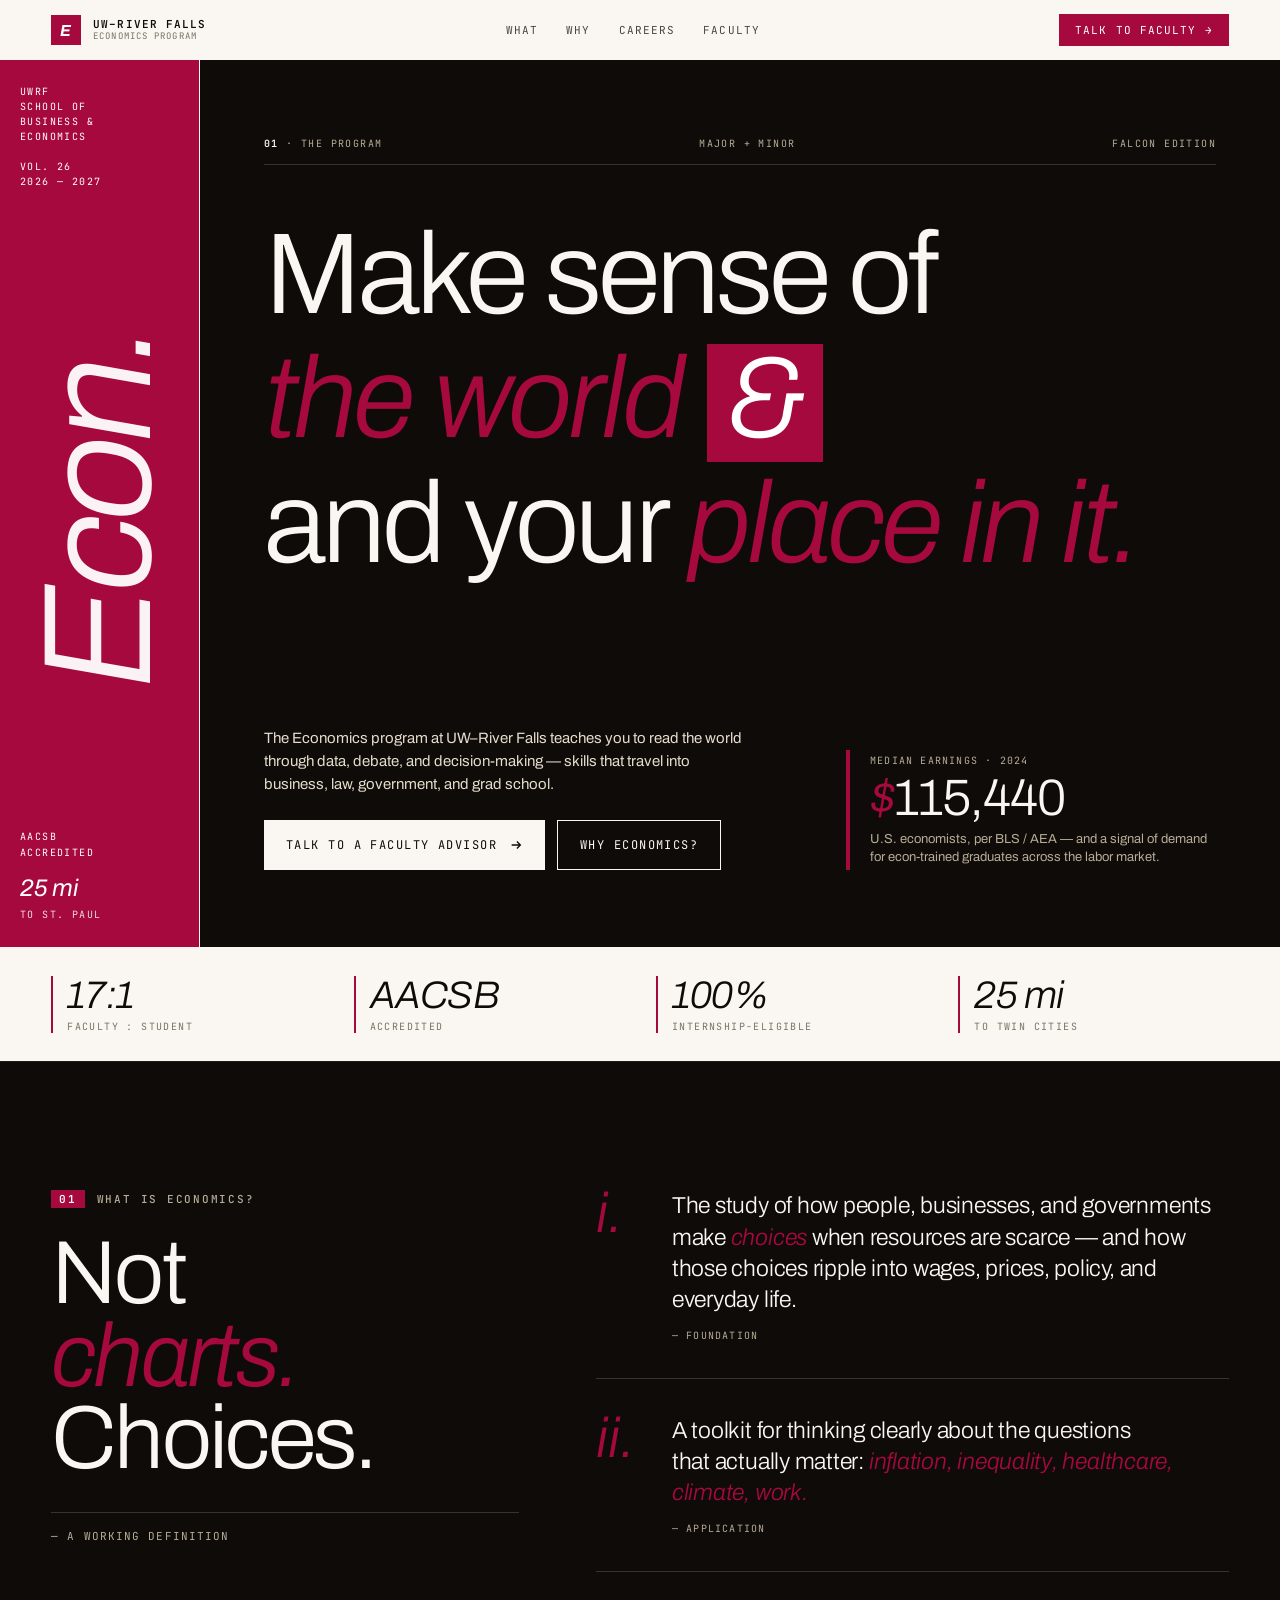
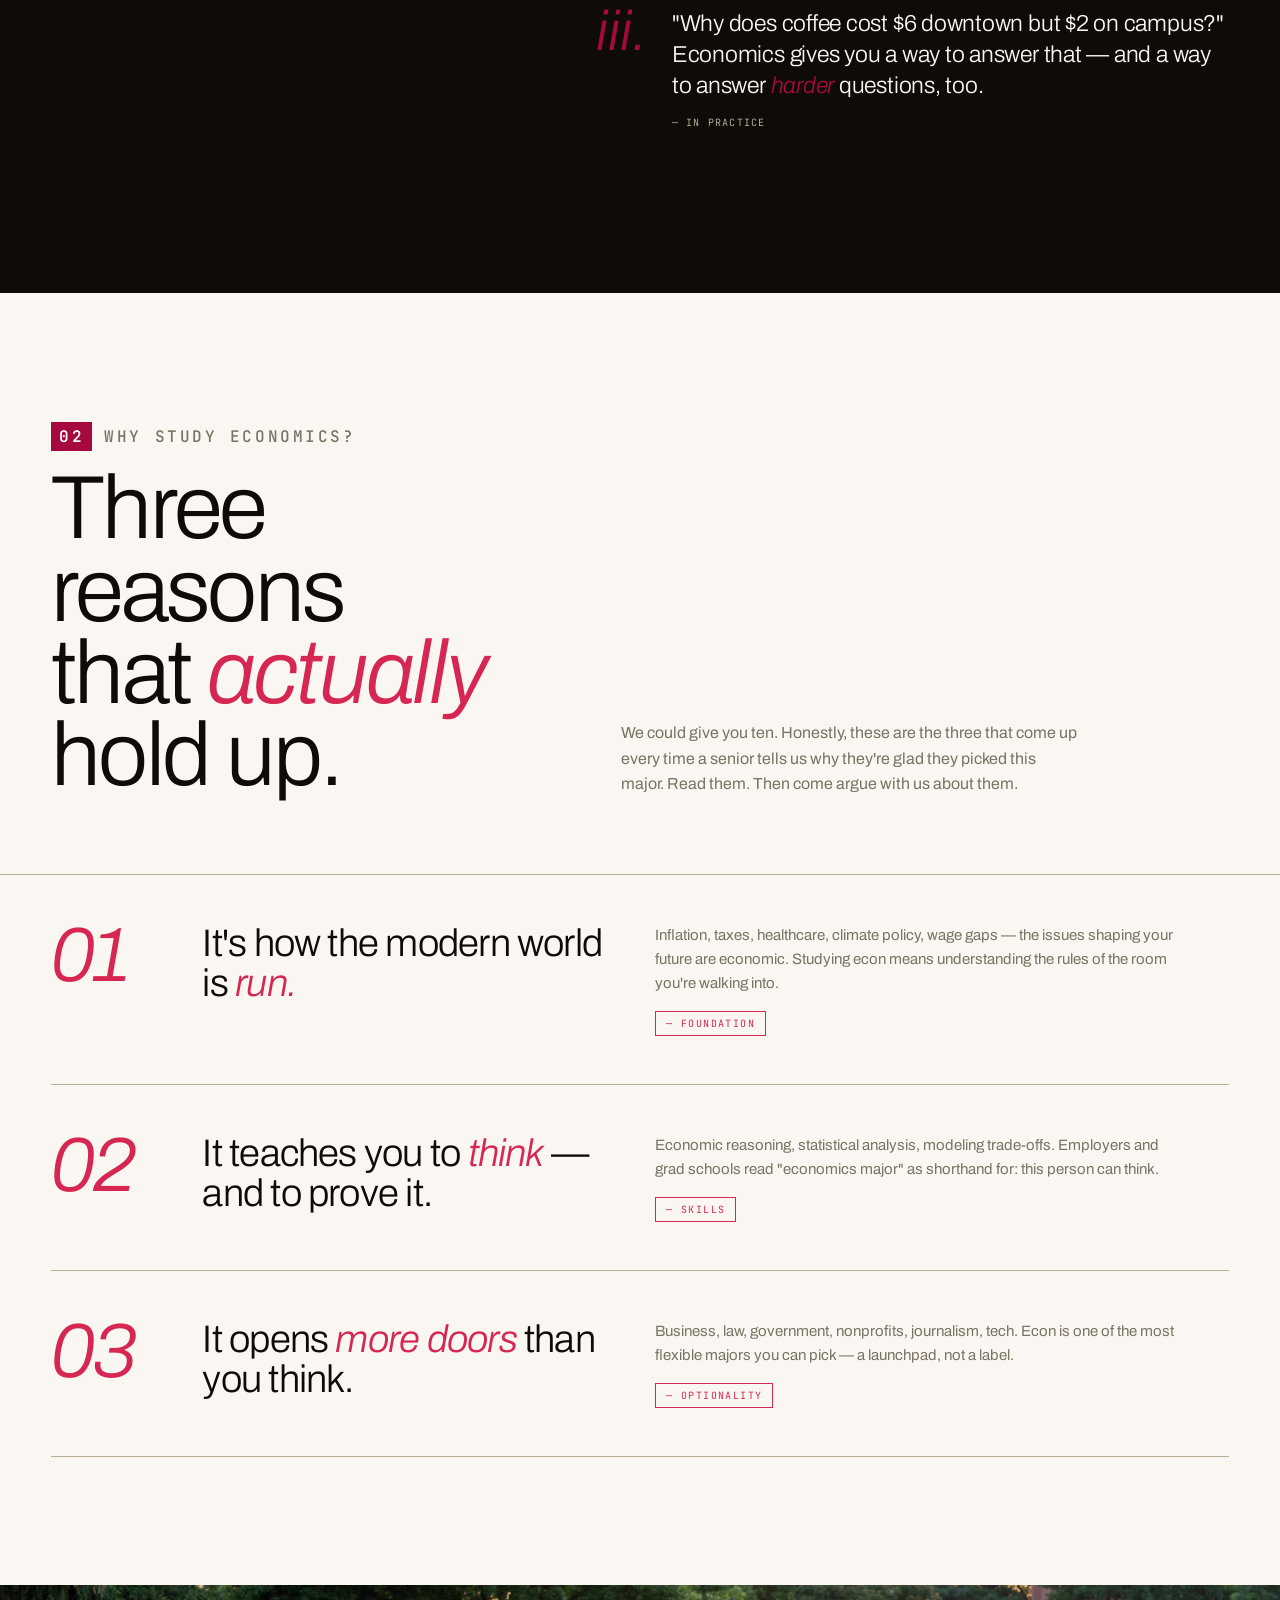
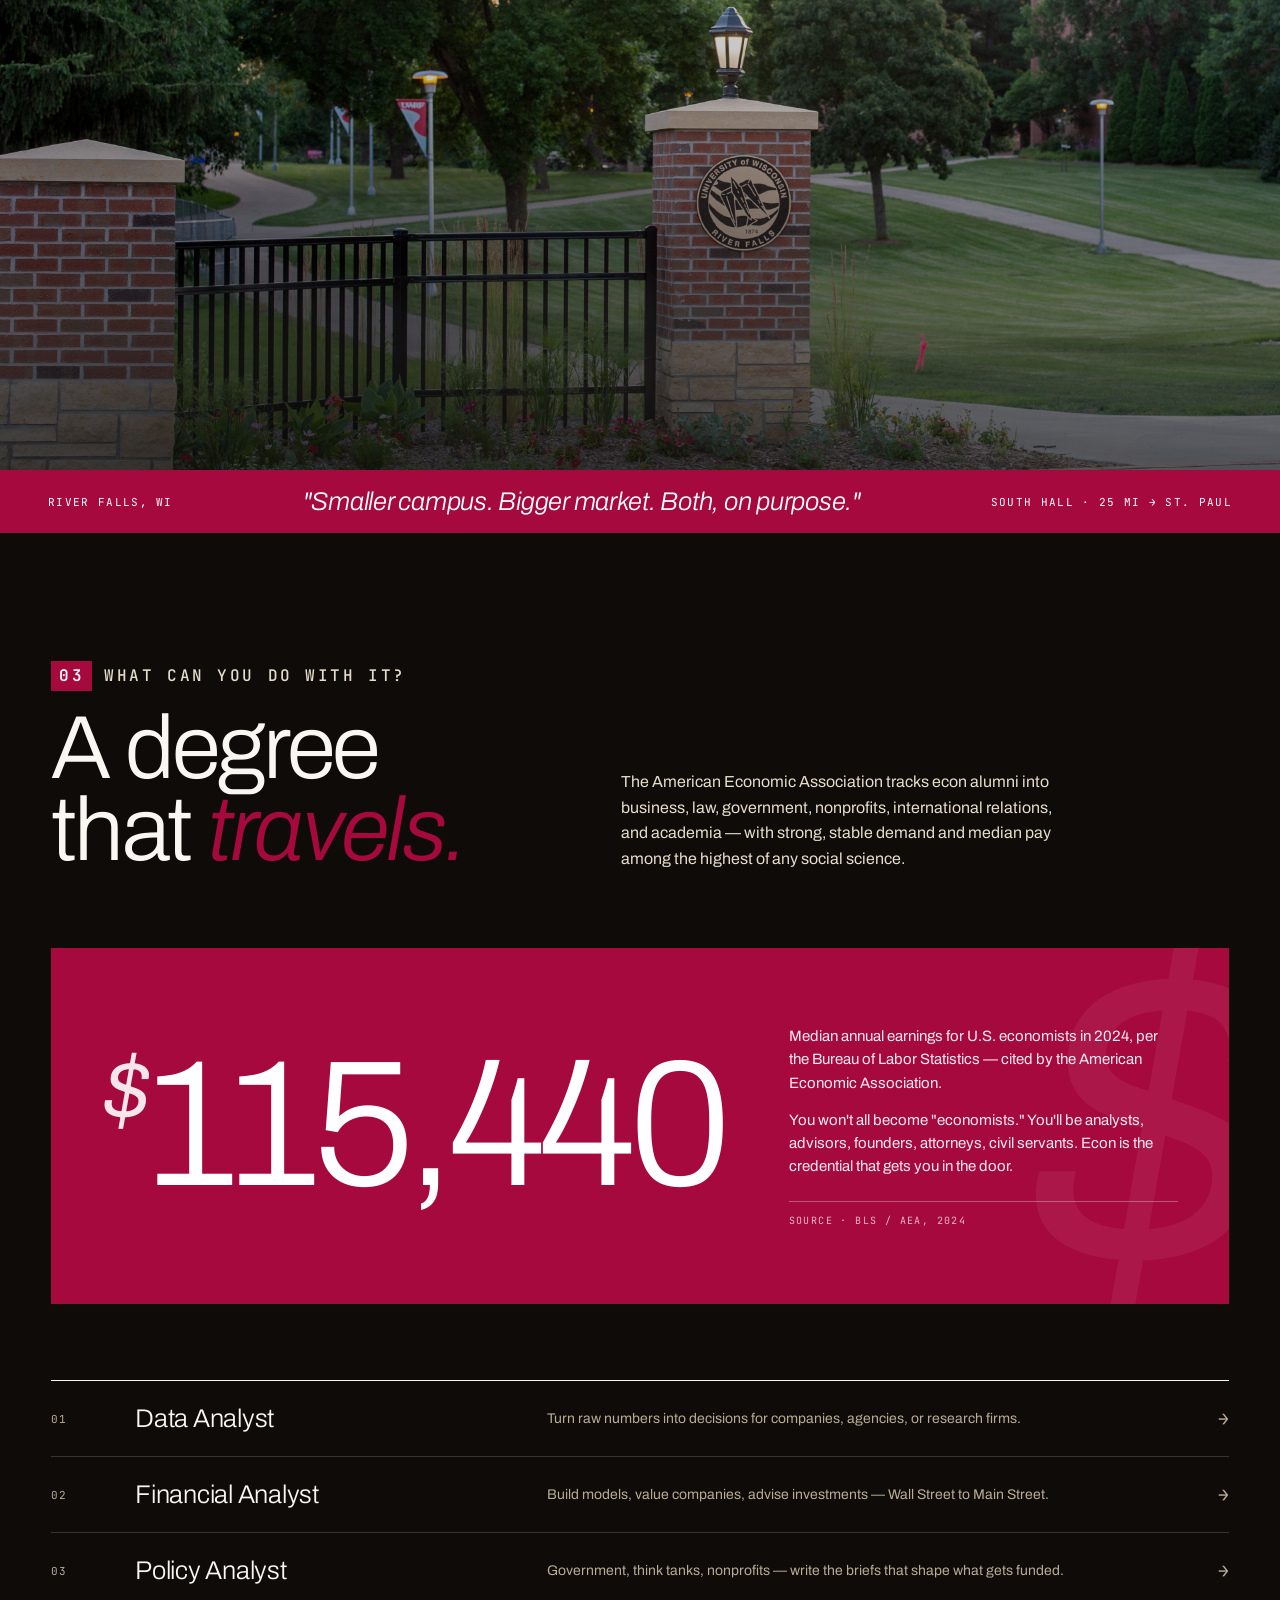
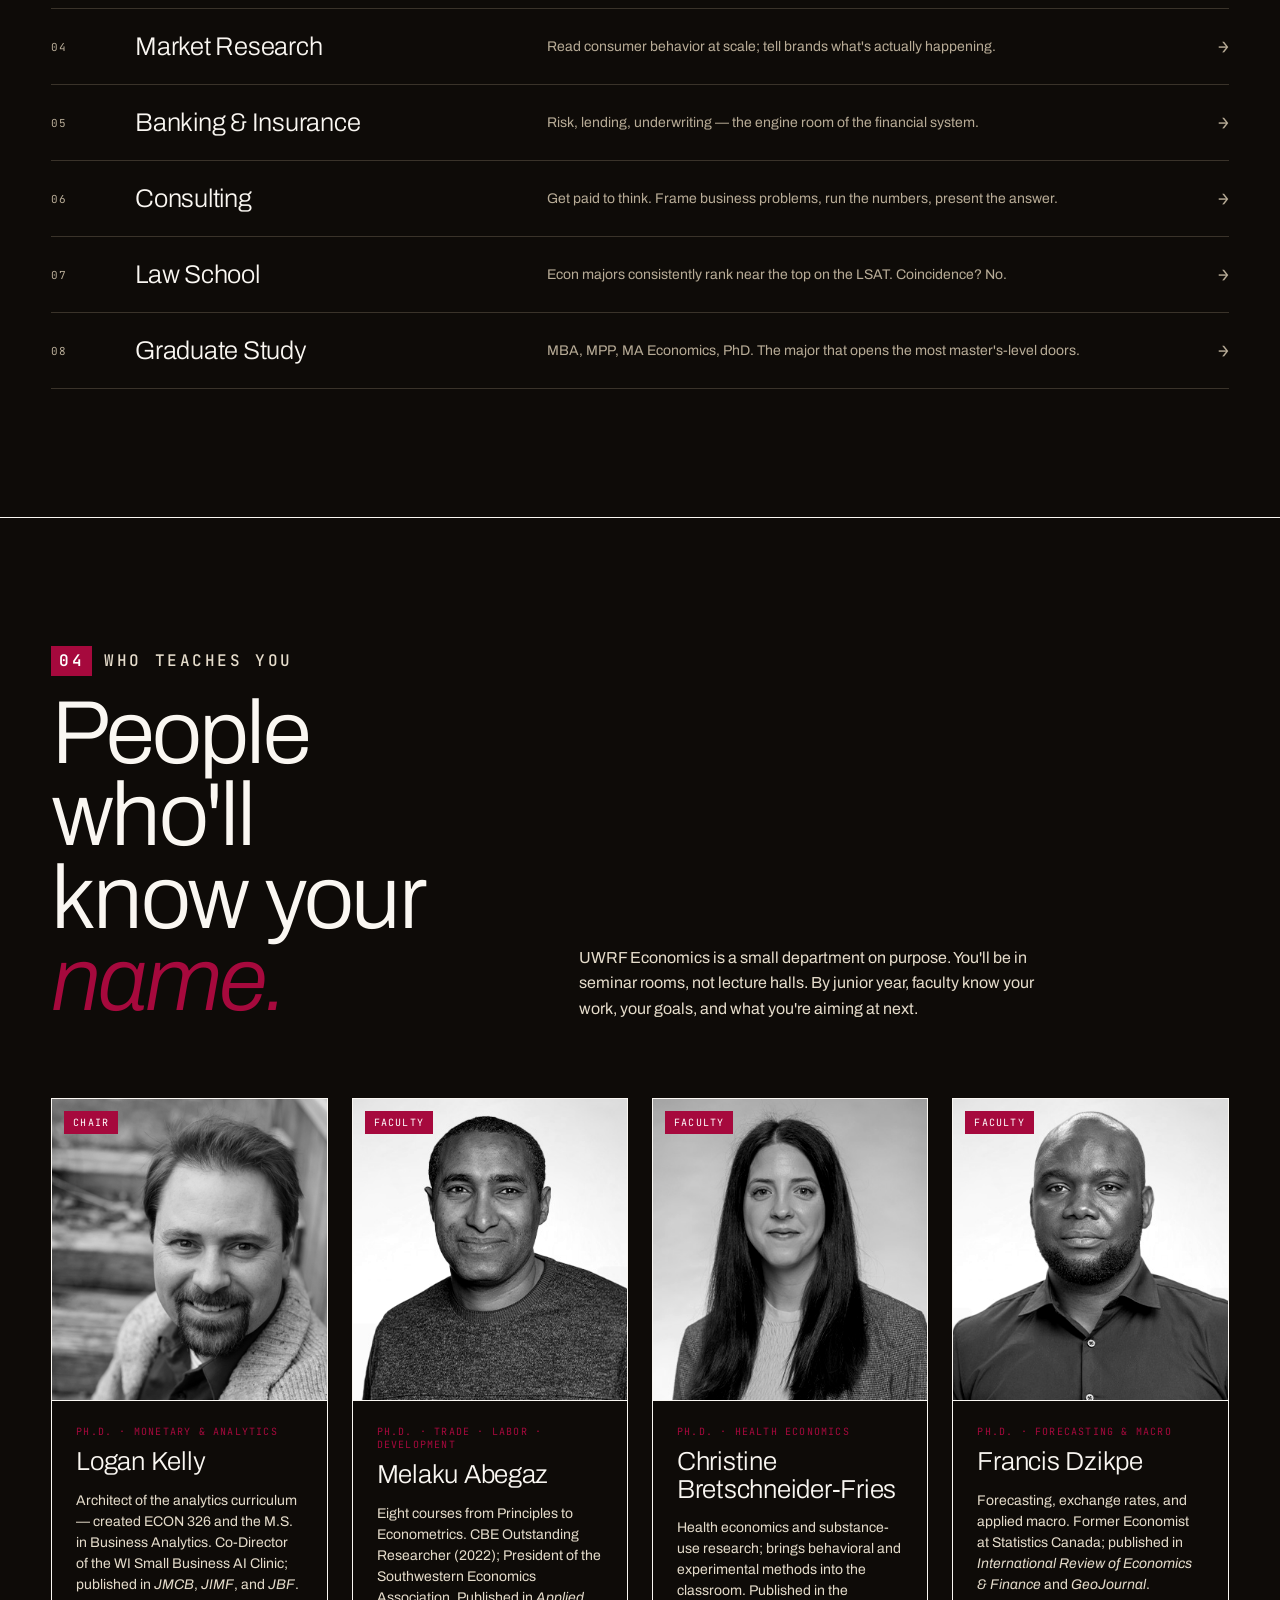
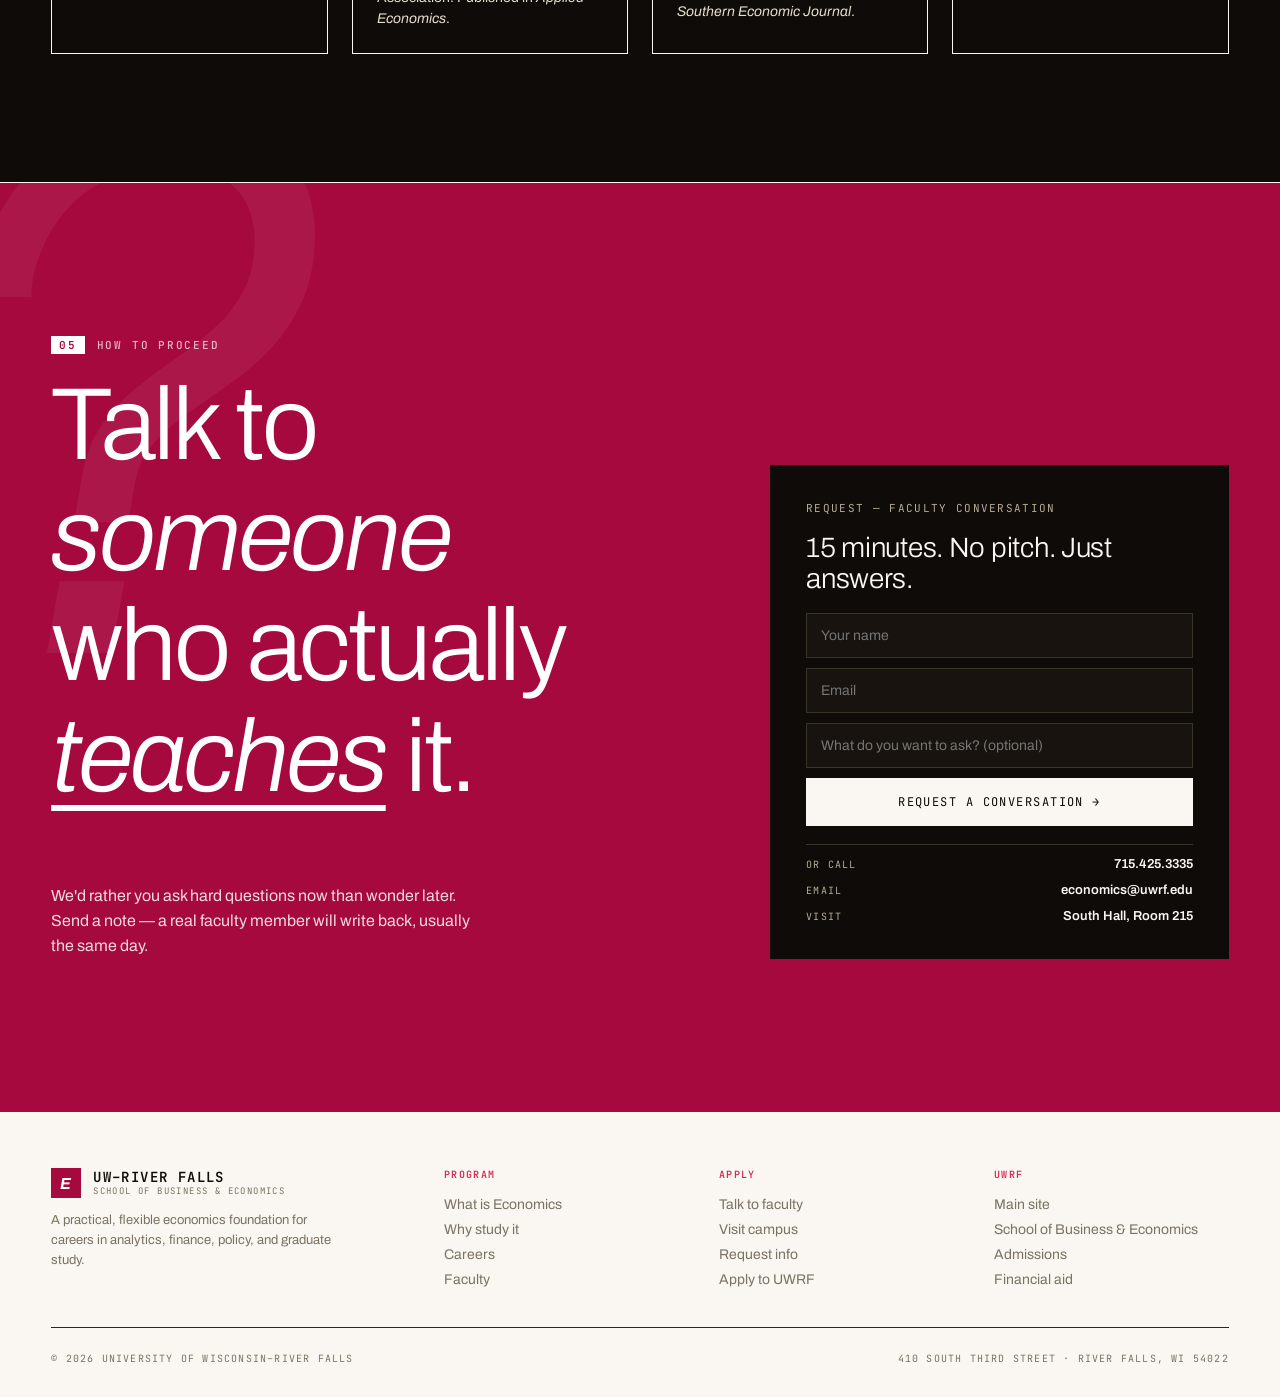
==== docs/index.html @ 6ed24f34 "Move site into docs/ for GitHub Pages source Co-Authored-By: Claude Opus 4.7 (1M context) <noreply@a" ====
<!doctype html>
<html lang="en" data-theme="dark" data-fontmode="sans">
<head>
  <meta charset="utf-8" />
  <meta name="viewport" content="width=device-width, initial-scale=1" />
  <title>Economics — University of Wisconsin–River Falls</title>
  <meta name="description" content="The Economics program at UW–River Falls teaches you to read the world through data, debate, and decision-making — skills that travel into business, law, government, and graduate school." />
  <meta name="theme-color" content="#A6093D" />
  <meta property="og:title" content="Economics at UW–River Falls" />
  <meta property="og:description" content="Make sense of the world and your place in it. AACSB-accredited economics, 25 miles from the Twin Cities." />
  <meta property="og:type" content="website" />
  <link rel="stylesheet" href="styles.css" />
</head>
<body>

  <!-- =========================================================
       Topbar
       ========================================================= -->
  <header class="topbar">
    <div class="topbar-inner">
      <a href="#top" class="brand">
        <div class="brand-mark"></div>
        <div class="brand-text">
          <b>UW–River Falls</b>
          <span>Economics Program</span>
        </div>
      </a>
      <nav class="topnav">
        <a href="#what">What</a>
        <a href="#why">Why</a>
        <a href="#careers">Careers</a>
        <a href="#faculty">Faculty</a>
      </nav>
      <a href="#cta" class="topcta">Talk to faculty →</a>
    </div>
  </header>

  <a id="top"></a>

  <!-- =========================================================
       Hero
       ========================================================= -->
  <section class="hero">
    <div class="hero-grid">
      <aside class="hero-rail">
        <div class="hero-rail-top">
          UWRF<br/>School of<br/>Business &amp;<br/>Economics<br/><br/>Vol. 26<br/>2026 — 2027
        </div>
        <div class="hero-rail-mid">Econ.</div>
        <div class="hero-rail-bottom">
          AACSB<br/>Accredited
          <span class="big">25 mi</span>
          <span class="small">to St. Paul</span>
        </div>
      </aside>

      <div class="hero-main">
        <div class="hero-meta">
          <span><b>01</b> · The Program</span>
          <span>Major + Minor</span>
          <span>Falcon Edition</span>
        </div>

        <h1 class="hero-display">
          Make sense of<br/>
          <em>the world</em>
          <span class="block">&amp;</span><br/>
          and your <em>place in it.</em>
        </h1>

        <div class="hero-bottom">
          <div>
            <p class="hero-sub">
              The Economics program at UW–River Falls teaches you to read
              the world through data, debate, and decision-making — skills
              that travel into business, law, government, and grad school.
            </p>
            <div class="hero-actions">
              <a href="#cta" class="btn-primary">
                Talk to a faculty advisor
                <svg viewBox="0 0 16 16" fill="none" stroke="currentColor" stroke-width="1.5" aria-hidden="true">
                  <path d="M3 8h10M9 4l4 4-4 4" />
                </svg>
              </a>
              <a href="#why" class="btn-ghost">Why economics?</a>
            </div>
          </div>
          <div class="hero-stat-panel">
            <span class="label">Median earnings · 2024</span>
            <span class="num"><em>$</em>115,440</span>
            <span class="desc">U.S. economists, per BLS / AEA — and a signal of demand for econ-trained graduates across the labor market.</span>
          </div>
        </div>
      </div>
    </div>
  </section>

  <!-- =========================================================
       Stat strip
       ========================================================= -->
  <div class="stripe">
    <div class="stripe-inner">
      <div class="stripe-cell"><span class="n">17:1</span><span class="l">Faculty : Student</span></div>
      <div class="stripe-cell"><span class="n">AACSB</span><span class="l">Accredited</span></div>
      <div class="stripe-cell"><span class="n">100%</span><span class="l">Internship-eligible</span></div>
      <div class="stripe-cell"><span class="n">25 mi</span><span class="l">to Twin Cities</span></div>
    </div>
  </div>

  <!-- =========================================================
       01 — What is Economics
       ========================================================= -->
  <section class="section what" id="what">
    <div class="container">
      <div class="what-grid">
        <div class="what-side">
          <p class="eyebrow"><span class="num">01</span>What is Economics?</p>
          <h2>Not<br/><em>charts.</em><br/>Choices.</h2>
          <p class="footnote">— A working definition</p>
        </div>
        <div class="what-defs">
          <div class="what-def">
            <span class="marker">i.</span>
            <div>
              <p>The study of how people, businesses, and governments make <em>choices</em> when resources are scarce — and how those choices ripple into wages, prices, policy, and everyday life.</p>
              <span class="tag">— Foundation</span>
            </div>
          </div>
          <div class="what-def">
            <span class="marker">ii.</span>
            <div>
              <p>A toolkit for thinking clearly about the questions that actually matter: <em>inflation, inequality, healthcare, climate, work.</em></p>
              <span class="tag">— Application</span>
            </div>
          </div>
          <div class="what-def">
            <span class="marker">iii.</span>
            <div>
              <p>"Why does coffee cost $6 downtown but $2 on campus?" Economics gives you a way to answer that — and a way to answer <em>harder</em> questions, too.</p>
              <span class="tag">— In practice</span>
            </div>
          </div>
        </div>
      </div>
    </div>
  </section>

  <!-- =========================================================
       02 — Why study Economics
       ========================================================= -->
  <section class="why" id="why">
    <div class="why-head">
      <div>
        <p class="eyebrow"><span class="num">02</span>Why study Economics?</p>
        <h2>Three reasons<br/>that <em>actually</em><br/>hold up.</h2>
      </div>
      <p>We could give you ten. Honestly, these are the three that come up every time a senior tells us why they're glad they picked this major. Read them. Then come argue with us about them.</p>
    </div>
    <div class="why-list">
      <div class="why-row">
        <span class="n">01</span>
        <h3>It's how the modern world is <em>run.</em></h3>
        <div class="why-body">
          <p>Inflation, taxes, healthcare, climate policy, wage gaps — the issues shaping your future are economic. Studying econ means understanding the rules of the room you're walking into.</p>
          <span class="tag">— Foundation</span>
        </div>
      </div>
      <div class="why-row">
        <span class="n">02</span>
        <h3>It teaches you to <em>think</em> — and to prove it.</h3>
        <div class="why-body">
          <p>Economic reasoning, statistical analysis, modeling trade-offs. Employers and grad schools read "economics major" as shorthand for: this person can think.</p>
          <span class="tag">— Skills</span>
        </div>
      </div>
      <div class="why-row">
        <span class="n">03</span>
        <h3>It opens <em>more doors</em> than you think.</h3>
        <div class="why-body">
          <p>Business, law, government, nonprofits, journalism, tech. Econ is one of the most flexible majors you can pick — a launchpad, not a label.</p>
          <span class="tag">— Optionality</span>
        </div>
      </div>
    </div>
  </section>

  <!-- =========================================================
       Campus break
       ========================================================= -->
  <div class="campus" aria-hidden="true">
    <div class="campus-img"></div>
    <div class="campus-stripe">
      <span>River Falls, WI</span>
      <span class="caption">"Smaller campus. Bigger market. Both, on purpose."</span>
      <span>South Hall · 25 mi → St. Paul</span>
    </div>
  </div>

  <!-- =========================================================
       03 — Careers
       ========================================================= -->
  <section class="section careers" id="careers">
    <div class="container">
      <div class="careers-head">
        <div>
          <p class="eyebrow"><span class="num">03</span>What can you do with it?</p>
          <h2>A degree<br/>that <em>travels.</em></h2>
        </div>
        <p>The American Economic Association tracks econ alumni into business, law, government, nonprofits, international relations, and academia — with strong, stable demand and median pay among the highest of any social science.</p>
      </div>

      <div class="bigstat-wrap">
        <div class="bigstat-num">
          <span class="currency">$</span>115,440
        </div>
        <div class="bigstat-side">
          <p>Median annual earnings for U.S. economists in 2024, per the Bureau of Labor Statistics — cited by the American Economic Association.</p>
          <p>You won't all become "economists." You'll be analysts, advisors, founders, attorneys, civil servants. Econ is the credential that gets you in the door.</p>
          <span class="source">Source · BLS / AEA, 2024</span>
        </div>
      </div>

      <div class="paths">
        <div class="path-row">
          <span class="idx">01</span>
          <span class="name">Data Analyst</span>
          <span class="desc">Turn raw numbers into decisions for companies, agencies, or research firms.</span>
          <span class="arrow">→</span>
        </div>
        <div class="path-row">
          <span class="idx">02</span>
          <span class="name">Financial Analyst</span>
          <span class="desc">Build models, value companies, advise investments — Wall Street to Main Street.</span>
          <span class="arrow">→</span>
        </div>
        <div class="path-row">
          <span class="idx">03</span>
          <span class="name">Policy Analyst</span>
          <span class="desc">Government, think tanks, nonprofits — write the briefs that shape what gets funded.</span>
          <span class="arrow">→</span>
        </div>
        <div class="path-row">
          <span class="idx">04</span>
          <span class="name">Market Research</span>
          <span class="desc">Read consumer behavior at scale; tell brands what's actually happening.</span>
          <span class="arrow">→</span>
        </div>
        <div class="path-row">
          <span class="idx">05</span>
          <span class="name">Banking &amp; Insurance</span>
          <span class="desc">Risk, lending, underwriting — the engine room of the financial system.</span>
          <span class="arrow">→</span>
        </div>
        <div class="path-row">
          <span class="idx">06</span>
          <span class="name">Consulting</span>
          <span class="desc">Get paid to think. Frame business problems, run the numbers, present the answer.</span>
          <span class="arrow">→</span>
        </div>
        <div class="path-row">
          <span class="idx">07</span>
          <span class="name">Law School</span>
          <span class="desc">Econ majors consistently rank near the top on the LSAT. Coincidence? No.</span>
          <span class="arrow">→</span>
        </div>
        <div class="path-row">
          <span class="idx">08</span>
          <span class="name">Graduate Study</span>
          <span class="desc">MBA, MPP, MA Economics, PhD. The major that opens the most master's-level doors.</span>
          <span class="arrow">→</span>
        </div>
      </div>
    </div>
  </section>

  <!-- =========================================================
       04 — Faculty
       ========================================================= -->
  <section class="section faculty" id="faculty">
    <div class="container">
      <div class="faculty-head">
        <div>
          <p class="eyebrow"><span class="num">04</span>Who teaches you</p>
          <h2>People who'll<br/>know your <em>name.</em></h2>
        </div>
        <p>UWRF Economics is a small department on purpose. You'll be in seminar rooms, not lecture halls. By junior year, faculty know your work, your goals, and what you're aiming at next.</p>
      </div>
      <div class="faculty-grid">
        <article class="fac">
          <div class="fac-portrait">
            <span class="badge">Chair</span>
            <img src="images/kelly.jpg" alt="Logan Kelly" loading="lazy" />
          </div>
          <div class="fac-meta">
            <span class="creds">Ph.D. · Monetary &amp; Analytics</span>
            <h3>Logan Kelly</h3>
            <p>Architect of the analytics curriculum — created ECON 326 and the M.S. in Business Analytics. Co-Director of the WI Small Business AI Clinic; published in <em>JMCB</em>, <em>JIMF</em>, and <em>JBF</em>.</p>
          </div>
        </article>
        <article class="fac">
          <div class="fac-portrait">
            <span class="badge">Faculty</span>
            <img src="images/abegaz.jpg" alt="Melaku Abegaz" loading="lazy" />
          </div>
          <div class="fac-meta">
            <span class="creds">Ph.D. · Trade · Labor · Development</span>
            <h3>Melaku Abegaz</h3>
            <p>Eight courses from Principles to Econometrics. CBE Outstanding Researcher (2022); President of the Southwestern Economics Association. Published in <em>Applied Economics</em>.</p>
          </div>
        </article>
        <article class="fac">
          <div class="fac-portrait">
            <span class="badge">Faculty</span>
            <img src="images/bretschneider-fries.jpg" alt="Christine Bretschneider-Fries" loading="lazy" />
          </div>
          <div class="fac-meta">
            <span class="creds">Ph.D. · Health Economics</span>
            <h3>Christine Bretschneider-Fries</h3>
            <p>Health economics and substance-use research; brings behavioral and experimental methods into the classroom. Published in the <em>Southern Economic Journal</em>.</p>
          </div>
        </article>
        <article class="fac">
          <div class="fac-portrait">
            <span class="badge">Faculty</span>
            <img src="images/dzikpe.jpg" alt="Francis Dzikpe" loading="lazy" />
          </div>
          <div class="fac-meta">
            <span class="creds">Ph.D. · Forecasting &amp; Macro</span>
            <h3>Francis Dzikpe</h3>
            <p>Forecasting, exchange rates, and applied macro. Former Economist at Statistics Canada; published in <em>International Review of Economics &amp; Finance</em> and <em>GeoJournal</em>.</p>
          </div>
        </article>
      </div>
    </div>
  </section>

  <!-- =========================================================
       05 — Final CTA
       ========================================================= -->
  <section class="finalcta" id="cta">
    <div class="finalcta-grid">
      <div>
        <p class="eyebrow"><span class="num">05</span>How to proceed</p>
        <h2>Talk to <em>someone</em><br/>who actually <span class="underline">teaches</span> it.</h2>
        <p class="lead">We'd rather you ask hard questions now than wonder later. Send a note — a real faculty member will write back, usually the same day.</p>
      </div>
      <div class="finalcta-card">
        <span class="label">Request — Faculty Conversation</span>
        <h3>15 minutes. No pitch. Just answers.</h3>
        <form class="finalcta-form" id="contactForm">
          <input type="text" name="name" placeholder="Your name" required />
          <input type="email" name="email" placeholder="Email" required />
          <input type="text" name="question" placeholder="What do you want to ask? (optional)" />
          <button type="submit">Request a conversation →</button>
        </form>
        <div class="contact-card">
          <div class="row"><span class="k">Or call</span><span class="v"><a href="tel:+17154253335">715.425.3335</a></span></div>
          <div class="row"><span class="k">Email</span><span class="v"><a href="mailto:economics@uwrf.edu">economics@uwrf.edu</a></span></div>
          <div class="row"><span class="k">Visit</span><span class="v">South Hall, Room 215</span></div>
        </div>
      </div>
    </div>
  </section>

  <!-- =========================================================
       Footer
       ========================================================= -->
  <footer class="footer">
    <div class="footer-inner">
      <div>
        <a href="#top" class="brand">
          <div class="brand-mark"></div>
          <div class="brand-text">
            <b>UW–River Falls</b>
            <span>School of Business &amp; Economics</span>
          </div>
        </a>
        <p>A practical, flexible economics foundation for careers in analytics, finance, policy, and graduate study.</p>
      </div>
      <div>
        <h4>Program</h4>
        <ul>
          <li><a href="#what">What is Economics</a></li>
          <li><a href="#why">Why study it</a></li>
          <li><a href="#careers">Careers</a></li>
          <li><a href="#faculty">Faculty</a></li>
        </ul>
      </div>
      <div>
        <h4>Apply</h4>
        <ul>
          <li><a href="#cta">Talk to faculty</a></li>
          <li><a href="#cta">Visit campus</a></li>
          <li><a href="#cta">Request info</a></li>
          <li><a href="https://www.uwrf.edu/admissions">Apply to UWRF</a></li>
        </ul>
      </div>
      <div>
        <h4>UWRF</h4>
        <ul>
          <li><a href="https://www.uwrf.edu">Main site</a></li>
          <li><a href="https://www.uwrf.edu/cbe">School of Business &amp; Economics</a></li>
          <li><a href="https://www.uwrf.edu/admissions">Admissions</a></li>
          <li><a href="https://www.uwrf.edu/financial-aid">Financial aid</a></li>
        </ul>
      </div>
    </div>
    <div class="footer-base">
      <span>© 2026 University of Wisconsin–River Falls</span>
      <span>410 South Third Street · River Falls, WI 54022</span>
    </div>
  </footer>

  <script>
    // Build a mailto: link from the contact form so the page works
    // without any backend. Submitting opens the user's mail client
    // pre-addressed to the department with the form contents.
    (function () {
      var form = document.getElementById('contactForm');
      if (!form) return;
      form.addEventListener('submit', function (e) {
        e.preventDefault();
        var data = new FormData(form);
        var name = (data.get('name') || '').toString().trim();
        var email = (data.get('email') || '').toString().trim();
        var question = (data.get('question') || '').toString().trim();
        var subject = 'UWRF Economics — Faculty conversation request';
        var body =
          'Name: ' + name + '\n' +
          'Email: ' + email + '\n\n' +
          (question ? 'Question:\n' + question + '\n' : '');
        var href = 'mailto:economics@uwrf.edu' +
          '?subject=' + encodeURIComponent(subject) +
          '&body=' + encodeURIComponent(body);
        window.location.href = href;
      });
    })();
  </script>
</body>
</html>
---- docs/styles.css ----
/* ============================================================
   UWRF Economics — "Index" direction
   Bold red-blocked editorial landing page
   ============================================================ */

@import url('https://fonts.googleapis.com/css2?family=Fraunces:ital,opsz,wght@0,9..144,300..900;1,9..144,300..900&family=Archivo:wght@400..900&family=JetBrains+Mono:wght@400;500;600&display=swap');

:root {
  --font-display: 'Fraunces', Georgia, serif;
  --font-body: 'Archivo', system-ui, sans-serif;
  --font-mono: 'JetBrains Mono', ui-monospace, monospace;

  --paper: #FAF7F2;
  --paper-2: #F0EAE0;
  --paper-3: #E5DCCB;
  --ink: #0E0B08;
  --ink-2: #2A241D;
  --ink-3: #5C5347;
  --ink-mute: #8A8273;
  --rule: #C4B89F;

  --accent: #A6093D;
  --accent-deep: #6B0628;
  --accent-soft: #D62752;
  --accent-tint: #F2D9DF;

  --max: 1360px;
  --gutter: clamp(20px, 4vw, 64px);
}

[data-theme="dark"] {
  --paper: #0E0B08;
  --paper-2: #18130E;
  --paper-3: #221C15;
  --ink: #FAF7F2;
  --ink-2: #E5DCCB;
  --ink-3: #B8AC97;
  --ink-mute: #7A7263;
  --rule: #3A332A;
}

[data-fontmode="sans"] {
  --font-display: 'Archivo', system-ui, sans-serif;
}

* { box-sizing: border-box; margin: 0; padding: 0; }

html, body {
  background: var(--paper);
  color: var(--ink);
  font-family: var(--font-body);
  -webkit-font-smoothing: antialiased;
  text-rendering: optimizeLegibility;
}

html { scroll-behavior: smooth; }

::selection { background: var(--accent); color: var(--paper); }

.eyebrow {
  font-family: var(--font-mono);
  font-size: 11px;
  font-weight: 500;
  text-transform: uppercase;
  letter-spacing: 0.16em;
  color: var(--ink-3);
}
.eyebrow .num {
  display: inline-block;
  background: var(--accent);
  color: #fff;
  padding: 2px 8px;
  margin-right: 12px;
  font-weight: 600;
}

/* ============================================================
   Topbar
   ============================================================ */
.topbar {
  position: sticky; top: 0; z-index: 50;
  background: var(--ink);
  color: var(--paper);
}
.topbar-inner {
  max-width: var(--max);
  margin: 0 auto;
  padding: 14px var(--gutter);
  display: flex;
  align-items: center;
  justify-content: space-between;
  gap: 24px;
}
.brand {
  display: flex; align-items: center; gap: 12px;
  font-family: var(--font-mono);
  font-size: 11px;
  letter-spacing: 0.1em;
  text-transform: uppercase;
  text-decoration: none;
  color: inherit;
}
.brand-mark {
  width: 30px; height: 30px;
  background: var(--accent);
  display: grid; place-items: center;
  font-family: var(--font-display);
  font-weight: 700;
  font-size: 16px;
  color: #fff;
  font-style: italic;
}
.brand-mark::before { content: "E"; }
.brand-text { display: flex; flex-direction: column; line-height: 1.1; gap: 2px; }
.brand-text b { font-weight: 600; color: var(--paper); }
.brand-text span { font-size: 9px; color: var(--ink-mute); }

.topnav {
  display: flex; gap: 28px;
  font-family: var(--font-mono);
  font-size: 11px;
  letter-spacing: 0.1em;
  text-transform: uppercase;
}
.topnav a { color: var(--paper); text-decoration: none; opacity: 0.75; transition: opacity 0.2s; }
.topnav a:hover { opacity: 1; color: var(--accent-soft); }
@media (max-width: 820px) { .topnav { display: none; } }

.topcta {
  font-family: var(--font-mono);
  font-size: 11px;
  letter-spacing: 0.1em;
  text-transform: uppercase;
  padding: 9px 16px;
  background: var(--accent);
  color: #fff;
  text-decoration: none;
  transition: background 0.2s;
}
.topcta:hover { background: var(--accent-soft); }

/* ============================================================
   Hero — red column + giant headline
   ============================================================ */
.hero {
  position: relative;
  border-bottom: 1px solid var(--ink);
  overflow: hidden;
}
.hero-grid {
  display: grid;
  grid-template-columns: 200px 1fr;
  min-height: 88vh;
}

@media (max-width: 880px) {
  .hero-grid { grid-template-columns: 1fr; min-height: auto; }
  .hero-rail { display: none; }
}

.hero-rail {
  background: var(--accent);
  color: #fff;
  display: flex;
  flex-direction: column;
  justify-content: space-between;
  padding: 24px 20px;
  border-right: 1px solid var(--ink);
  position: relative;
  overflow: hidden;
}
.hero-rail-top {
  font-family: var(--font-mono);
  font-size: 10px;
  letter-spacing: 0.14em;
  text-transform: uppercase;
  line-height: 1.5;
}
.hero-rail-mid {
  font-family: var(--font-display);
  font-weight: 300;
  font-size: clamp(80px, 12vw, 160px);
  line-height: 0.9;
  font-style: italic;
  color: rgba(255,255,255,0.95);
  writing-mode: vertical-rl;
  transform: rotate(180deg);
  align-self: center;
  letter-spacing: -0.04em;
}
.hero-rail-bottom {
  font-family: var(--font-mono);
  font-size: 10px;
  letter-spacing: 0.14em;
  text-transform: uppercase;
  line-height: 1.6;
}
.hero-rail-bottom .big {
  font-family: var(--font-display);
  font-style: italic;
  font-size: 24px;
  text-transform: none;
  letter-spacing: -0.01em;
  display: block;
  margin-top: 8px;
}
.hero-rail-bottom .small {
  font-size: 10px;
  opacity: 0.85;
  display: block;
}

.hero-main {
  padding: clamp(40px, 6vw, 88px) clamp(24px, 5vw, 80px);
  display: flex;
  flex-direction: column;
  justify-content: space-between;
  gap: 48px;
  position: relative;
}

.hero-meta {
  display: flex;
  justify-content: space-between;
  font-family: var(--font-mono);
  font-size: 10px;
  letter-spacing: 0.14em;
  text-transform: uppercase;
  color: var(--ink-3);
  border-bottom: 1px solid var(--rule);
  padding-bottom: 14px;
  gap: 16px;
  flex-wrap: wrap;
}
.hero-meta b { color: var(--ink); font-weight: 600; }

.hero-display {
  font-family: var(--font-display);
  font-weight: 300;
  font-size: clamp(56px, 9vw, 156px);
  line-height: 1.08;
  letter-spacing: -0.035em;
  color: var(--ink);
  font-variation-settings: "opsz" 144, "SOFT" 0;
  margin-bottom: 0.8em;
}
.hero-display em {
  font-style: italic;
  color: var(--accent);
  font-weight: 300;
}
.hero-display .block {
  display: inline-block;
  background: var(--accent);
  color: #fff;
  font-style: italic;
  padding: 0.05em 0.18em 0.12em;
  margin: 0 0.04em;
  line-height: 0.85;
}

.hero-bottom {
  display: grid;
  grid-template-columns: minmax(0, 1.4fr) minmax(0, 1fr);
  gap: clamp(32px, 5vw, 80px);
  align-items: end;
}
@media (max-width: 720px) { .hero-bottom { grid-template-columns: 1fr; gap: 32px; } }

.hero-sub {
  font-size: clamp(15px, 1.15vw, 18px);
  line-height: 1.55;
  color: var(--ink-2);
  max-width: 480px;
}

.hero-actions {
  display: flex;
  gap: 12px;
  flex-wrap: wrap;
  margin-top: 24px;
}

.btn-primary {
  font-family: var(--font-mono);
  font-size: 12px;
  letter-spacing: 0.12em;
  text-transform: uppercase;
  padding: 16px 22px;
  background: var(--ink);
  color: var(--paper);
  border: 0;
  text-decoration: none;
  cursor: pointer;
  display: inline-flex;
  align-items: center;
  gap: 12px;
  transition: background 0.2s;
}
.btn-primary:hover { background: var(--accent); }
.btn-primary svg { width: 14px; height: 14px; }

.btn-ghost {
  font-family: var(--font-mono);
  font-size: 12px;
  letter-spacing: 0.12em;
  text-transform: uppercase;
  padding: 16px 22px;
  color: var(--ink);
  background: transparent;
  border: 1px solid var(--ink);
  text-decoration: none;
  transition: all 0.2s;
}
.btn-ghost:hover { background: var(--ink); color: var(--paper); }

/* Hero side stat panel */
.hero-stat-panel {
  border-left: 4px solid var(--accent);
  padding: 4px 0 4px 20px;
  display: flex;
  flex-direction: column;
  gap: 6px;
}
.hero-stat-panel .label {
  font-family: var(--font-mono);
  font-size: 10px;
  letter-spacing: 0.12em;
  text-transform: uppercase;
  color: var(--ink-3);
}
.hero-stat-panel .num {
  font-family: var(--font-display);
  font-weight: 300;
  font-size: clamp(40px, 4vw, 56px);
  line-height: 1;
  letter-spacing: -0.02em;
}
.hero-stat-panel .num em { font-style: italic; color: var(--accent); }
.hero-stat-panel .desc {
  font-size: 13px;
  color: var(--ink-3);
  line-height: 1.4;
}

/* ============================================================
   Stat strip — horizontal band
   ============================================================ */
.stripe {
  background: var(--ink);
  color: var(--paper);
  padding: 28px var(--gutter);
  border-bottom: 1px solid var(--paper-3);
}
.stripe-inner {
  max-width: var(--max);
  margin: 0 auto;
  display: grid;
  grid-template-columns: repeat(4, 1fr);
  gap: 32px;
}
@media (max-width: 720px) { .stripe-inner { grid-template-columns: repeat(2, 1fr); gap: 24px; } }
.stripe-cell {
  display: flex;
  flex-direction: column;
  gap: 6px;
  border-left: 2px solid var(--accent);
  padding-left: 14px;
}
.stripe-cell .n {
  font-family: var(--font-display);
  font-weight: 300;
  font-style: italic;
  font-size: clamp(28px, 3vw, 40px);
  line-height: 1;
  letter-spacing: -0.02em;
  color: var(--paper);
}
.stripe-cell .l {
  font-family: var(--font-mono);
  font-size: 10px;
  letter-spacing: 0.14em;
  text-transform: uppercase;
  color: var(--ink-mute);
}

/* ============================================================
   Section frame
   ============================================================ */
.section { padding: clamp(72px, 10vw, 160px) var(--gutter); }
.container { max-width: var(--max); margin: 0 auto; }

/* ============================================================
   01 — What is Economics (asymmetric)
   ============================================================ */
.what {
  border-bottom: 1px solid var(--ink);
}
.what-grid {
  display: grid;
  grid-template-columns: minmax(0, 0.85fr) minmax(0, 1.15fr);
  gap: clamp(40px, 6vw, 100px);
  align-items: start;
}
@media (max-width: 880px) { .what-grid { grid-template-columns: 1fr; gap: 32px; } }

.what-side {
  position: sticky;
  top: 80px;
}
.what-side h2 {
  font-family: var(--font-display);
  font-weight: 300;
  font-size: clamp(48px, 7vw, 96px);
  line-height: 0.92;
  letter-spacing: -0.03em;
  margin-top: 24px;
}
.what-side h2 em { font-style: italic; color: var(--accent); }
.what-side .footnote {
  margin-top: 32px;
  font-family: var(--font-mono);
  font-size: 11px;
  letter-spacing: 0.1em;
  text-transform: uppercase;
  color: var(--ink-3);
  border-top: 1px solid var(--rule);
  padding-top: 16px;
}

.what-defs {
  display: flex;
  flex-direction: column;
  gap: 36px;
}
.what-def {
  display: grid;
  grid-template-columns: 56px 1fr;
  gap: 20px;
  align-items: start;
  padding-bottom: 36px;
  border-bottom: 1px solid var(--rule);
}
.what-def:last-child { border-bottom: 0; }
.what-def .marker {
  font-family: var(--font-display);
  font-style: italic;
  font-weight: 300;
  font-size: 56px;
  line-height: 0.85;
  color: var(--accent);
}
.what-def p {
  font-family: var(--font-display);
  font-weight: 300;
  font-size: clamp(20px, 1.8vw, 26px);
  line-height: 1.35;
  letter-spacing: -0.01em;
  color: var(--ink);
  text-wrap: pretty;
}
.what-def p em { font-style: italic; color: var(--accent); }
.what-def .tag {
  font-family: var(--font-mono);
  font-size: 10px;
  letter-spacing: 0.12em;
  text-transform: uppercase;
  color: var(--ink-3);
  margin-top: 14px;
  display: block;
}

/* ============================================================
   02 — Why study (vertical numbered)
   ============================================================ */
.why {
  background: var(--ink);
  color: var(--paper);
  padding: clamp(72px, 10vw, 160px) 0;
}
.why-head {
  max-width: var(--max);
  margin: 0 auto clamp(48px, 6vw, 80px);
  padding: 0 var(--gutter);
  display: grid;
  grid-template-columns: 1fr minmax(0, 1.2fr);
  gap: clamp(32px, 5vw, 80px);
  align-items: end;
}
@media (max-width: 880px) { .why-head { grid-template-columns: 1fr; gap: 24px; } }

.why-head .eyebrow { color: var(--ink-mute); }
.why-head .eyebrow .num { background: var(--accent); color: #fff; }
.why-head h2 {
  font-family: var(--font-display);
  font-weight: 300;
  font-size: clamp(48px, 7vw, 104px);
  line-height: 0.92;
  letter-spacing: -0.03em;
  color: var(--paper);
  margin-top: 16px;
}
.why-head h2 em { font-style: italic; color: var(--accent-soft); }
.why-head p {
  font-size: 16px;
  line-height: 1.6;
  color: var(--ink-mute);
  max-width: 460px;
}

.why-list {
  max-width: var(--max);
  margin: 0 auto;
  padding: 0 var(--gutter);
  border-top: 1px solid var(--ink-3);
}
.why-row {
  display: grid;
  grid-template-columns: 100px minmax(0, 1.4fr) minmax(0, 2fr);
  gap: clamp(24px, 4vw, 64px);
  padding: clamp(28px, 4vw, 48px) 0;
  border-bottom: 1px solid var(--ink-3);
  align-items: start;
  transition: background 0.3s;
}
.why-row:hover { background: rgba(166, 9, 61, 0.08); }
@media (max-width: 720px) {
  .why-row { grid-template-columns: 64px 1fr; }
  .why-row .why-body { grid-column: 1 / -1; }
}

.why-row .n {
  font-family: var(--font-display);
  font-weight: 300;
  font-style: italic;
  font-size: clamp(56px, 6vw, 88px);
  line-height: 0.85;
  color: var(--accent-soft);
  letter-spacing: -0.03em;
}
.why-row h3 {
  font-family: var(--font-display);
  font-weight: 300;
  font-size: clamp(28px, 3vw, 44px);
  line-height: 1.05;
  letter-spacing: -0.02em;
  color: var(--paper);
}
.why-row h3 em { font-style: italic; color: var(--accent-soft); }
.why-body p {
  font-size: 15px;
  line-height: 1.6;
  color: var(--ink-mute);
  max-width: 520px;
}
.why-body .tag {
  display: inline-block;
  margin-top: 16px;
  font-family: var(--font-mono);
  font-size: 10px;
  letter-spacing: 0.14em;
  text-transform: uppercase;
  color: var(--accent-soft);
  border: 1px solid var(--accent-soft);
  padding: 5px 10px;
}

/* ============================================================
   Campus break
   ============================================================ */
.campus {
  position: relative;
  aspect-ratio: 21 / 9;
  background: var(--ink);
  overflow: hidden;
}
.campus-img {
  position: absolute; inset: 0;
  background-image: url('images/campus.png');
  background-size: cover;
  background-position: center center;
  filter: contrast(1.05) saturate(0.95);
}
.campus-img::after {
  content: "";
  position: absolute; inset: 0;
  background:
    radial-gradient(ellipse at 25% 75%, rgba(0,0,0,0.4), transparent 60%),
    linear-gradient(180deg, rgba(14,11,8,0.2), rgba(14,11,8,0.5));
}
.campus-stripe {
  position: absolute;
  bottom: 0; left: 0; right: 0;
  background: var(--accent);
  color: #fff;
  padding: 18px clamp(24px, 4vw, 48px);
  display: flex;
  justify-content: space-between;
  align-items: center;
  font-family: var(--font-mono);
  font-size: 11px;
  letter-spacing: 0.12em;
  text-transform: uppercase;
  gap: 16px;
}
.campus-stripe .caption {
  font-family: var(--font-display);
  font-weight: 300;
  font-style: italic;
  font-size: clamp(20px, 2vw, 28px);
  letter-spacing: -0.01em;
  text-transform: none;
  flex: 1;
  text-align: center;
}
@media (max-width: 720px) {
  .campus-stripe { flex-direction: column; gap: 8px; text-align: center; }
  .campus-stripe .caption { font-size: 18px; }
}

/* ============================================================
   03 — Career outcomes (giant stat + table)
   ============================================================ */
.careers {
  border-bottom: 1px solid var(--ink);
}
.careers-head {
  display: grid;
  grid-template-columns: 1fr minmax(0, 1.2fr);
  gap: clamp(32px, 5vw, 80px);
  align-items: end;
  margin-bottom: clamp(48px, 6vw, 80px);
}
@media (max-width: 880px) { .careers-head { grid-template-columns: 1fr; gap: 24px; } }
.careers-head h2 {
  font-family: var(--font-display);
  font-weight: 300;
  font-size: clamp(48px, 7vw, 104px);
  line-height: 0.92;
  letter-spacing: -0.03em;
  margin-top: 16px;
}
.careers-head h2 em { font-style: italic; color: var(--accent); }
.careers-head p {
  font-size: 16px;
  line-height: 1.6;
  color: var(--ink-2);
  max-width: 460px;
}

.bigstat-wrap {
  background: var(--accent);
  color: #fff;
  padding: clamp(40px, 6vw, 80px) clamp(24px, 4vw, 64px);
  margin-bottom: clamp(56px, 6vw, 88px);
  display: grid;
  grid-template-columns: minmax(0, 1.6fr) minmax(0, 1fr);
  gap: clamp(32px, 5vw, 80px);
  align-items: center;
  position: relative;
  overflow: hidden;
}
.bigstat-wrap::before {
  content: "$";
  position: absolute;
  font-family: var(--font-display);
  font-style: italic;
  font-weight: 300;
  font-size: 40vw;
  line-height: 0.8;
  color: rgba(255,255,255,0.06);
  top: -8%;
  right: -4%;
  pointer-events: none;
}
@media (max-width: 880px) { .bigstat-wrap { grid-template-columns: 1fr; gap: 24px; } }

.bigstat-num {
  font-family: var(--font-display);
  font-weight: 300;
  font-size: clamp(80px, 14vw, 220px);
  line-height: 0.85;
  letter-spacing: -0.04em;
  color: #fff;
  position: relative;
  z-index: 1;
}
.bigstat-num .currency {
  font-style: italic;
  font-size: 0.55em;
  vertical-align: super;
  margin-right: 4px;
  opacity: 0.9;
}
.bigstat-side {
  position: relative;
  z-index: 1;
  display: flex;
  flex-direction: column;
  gap: 14px;
}
.bigstat-side p {
  font-size: 15px;
  line-height: 1.55;
  color: rgba(255,255,255,0.92);
}
.bigstat-side .source {
  margin-top: 8px;
  font-family: var(--font-mono);
  font-size: 10px;
  letter-spacing: 0.14em;
  text-transform: uppercase;
  color: rgba(255,255,255,0.7);
  border-top: 1px solid rgba(255,255,255,0.3);
  padding-top: 12px;
}

.paths {
  display: grid;
  grid-template-columns: 1fr;
  gap: 0;
  border-top: 1px solid var(--ink);
}
.path-row {
  display: grid;
  grid-template-columns: 60px minmax(0, 1.2fr) minmax(0, 2fr) auto;
  gap: 24px;
  padding: 24px 0;
  border-bottom: 1px solid var(--rule);
  align-items: center;
  transition: padding 0.25s, background 0.2s;
}
.path-row:hover {
  background: var(--accent);
  color: #fff;
  padding-left: 20px;
  padding-right: 20px;
}
.path-row:hover .idx,
.path-row:hover .desc,
.path-row:hover .arrow { color: rgba(255,255,255,0.85); }
.path-row .idx {
  font-family: var(--font-mono);
  font-size: 11px;
  letter-spacing: 0.1em;
  color: var(--ink-3);
}
.path-row .name {
  font-family: var(--font-display);
  font-weight: 300;
  font-size: clamp(22px, 2vw, 30px);
  letter-spacing: -0.01em;
}
.path-row .desc {
  font-size: 14px;
  color: var(--ink-3);
  line-height: 1.5;
}
.path-row .arrow {
  font-family: var(--font-mono);
  font-size: 18px;
  color: var(--ink-3);
  transition: transform 0.2s;
}
.path-row:hover .arrow { transform: translateX(8px); }
@media (max-width: 720px) {
  .path-row { grid-template-columns: 40px 1fr auto; }
  .path-row .desc { display: none; }
}

/* ============================================================
   04 — Faculty
   ============================================================ */
.faculty {
  border-bottom: 1px solid var(--ink);
}
.faculty-head {
  display: grid;
  grid-template-columns: 1fr minmax(0, 1.4fr);
  gap: clamp(32px, 5vw, 80px);
  align-items: end;
  margin-bottom: clamp(48px, 6vw, 80px);
}
@media (max-width: 880px) { .faculty-head { grid-template-columns: 1fr; gap: 24px; } }
.faculty-head h2 {
  font-family: var(--font-display);
  font-weight: 300;
  font-size: clamp(48px, 7vw, 96px);
  line-height: 0.92;
  letter-spacing: -0.03em;
  margin-top: 16px;
}
.faculty-head h2 em { font-style: italic; color: var(--accent); }
.faculty-head p {
  font-size: 16px;
  line-height: 1.6;
  color: var(--ink-2);
  max-width: 460px;
}

.faculty-grid {
  display: grid;
  grid-template-columns: repeat(4, 1fr);
  gap: 24px;
}
@media (max-width: 1100px) { .faculty-grid { grid-template-columns: repeat(2, 1fr); } }
@media (max-width: 600px) { .faculty-grid { grid-template-columns: 1fr; } }

.fac {
  display: flex;
  flex-direction: column;
  border: 1px solid var(--ink);
  background: var(--paper);
}
.fac-portrait {
  aspect-ratio: 4 / 4.4;
  background: var(--paper-2);
  position: relative;
  overflow: hidden;
  border-bottom: 1px solid var(--ink);
}
.fac-portrait img {
  position: absolute; inset: 0;
  width: 100%; height: 100%;
  object-fit: cover;
  object-position: center 22%;
  filter: grayscale(100%) contrast(1.04);
  transition: filter 0.4s, transform 0.6s;
}
.fac:hover .fac-portrait img {
  filter: grayscale(0%) contrast(1.04);
  transform: scale(1.03);
}
.fac-portrait .badge {
  position: absolute;
  top: 12px; left: 12px;
  font-family: var(--font-mono);
  font-size: 10px;
  letter-spacing: 0.12em;
  text-transform: uppercase;
  color: #fff;
  background: var(--accent);
  padding: 5px 9px;
  z-index: 2;
}

.fac-meta {
  padding: 24px;
  display: flex;
  flex-direction: column;
  gap: 10px;
}
.fac-meta .creds {
  font-family: var(--font-mono);
  font-size: 10px;
  letter-spacing: 0.12em;
  text-transform: uppercase;
  color: var(--accent);
}
.fac-meta h3 {
  font-family: var(--font-display);
  font-weight: 300;
  font-size: 26px;
  line-height: 1.05;
  letter-spacing: -0.01em;
}
.fac-meta p {
  font-size: 14px;
  line-height: 1.5;
  color: var(--ink-2);
  margin-top: 4px;
}

/* ============================================================
   Final CTA — red block
   ============================================================ */
.finalcta {
  background: var(--accent);
  color: #fff;
  padding: clamp(80px, 12vw, 180px) var(--gutter);
  position: relative;
  overflow: hidden;
}
.finalcta::before {
  content: "?";
  position: absolute;
  font-family: var(--font-display);
  font-style: italic;
  font-weight: 300;
  font-size: 60vw;
  line-height: 0.8;
  color: rgba(255,255,255,0.06);
  top: -10%;
  left: -8%;
  pointer-events: none;
}
.finalcta-grid {
  position: relative;
  z-index: 1;
  max-width: var(--max);
  margin: 0 auto;
  display: grid;
  grid-template-columns: minmax(0, 1.4fr) minmax(0, 1fr);
  gap: clamp(40px, 6vw, 100px);
  align-items: end;
}
@media (max-width: 880px) { .finalcta-grid { grid-template-columns: 1fr; gap: 40px; } }

.finalcta .eyebrow { color: rgba(255,255,255,0.7); }
.finalcta .eyebrow .num { background: #fff; color: var(--accent); }

.finalcta h2 {
  font-family: var(--font-display);
  font-weight: 300;
  font-size: clamp(48px, 8vw, 128px);
  line-height: 1.08;
  letter-spacing: -0.03em;
  color: #fff;
  margin-top: 16px;
  margin-bottom: 0.7em;
}
.finalcta h2 .underline {
  text-decoration: underline;
  text-decoration-thickness: 6px;
  text-underline-offset: 14px;
  font-style: italic;
}
.finalcta h2 em { font-style: italic; }
.finalcta .lead {
  font-size: 16px;
  line-height: 1.55;
  color: rgba(255,255,255,0.85);
  max-width: 420px;
  margin-top: 28px;
}

.finalcta-card {
  background: var(--paper);
  color: var(--ink);
  padding: clamp(28px, 3vw, 36px);
  display: flex;
  flex-direction: column;
  gap: 18px;
}
.finalcta-card .label {
  font-family: var(--font-mono);
  font-size: 11px;
  letter-spacing: 0.12em;
  text-transform: uppercase;
  color: var(--ink-3);
}
.finalcta-card h3 {
  font-family: var(--font-display);
  font-weight: 300;
  font-size: 28px;
  line-height: 1.1;
  letter-spacing: -0.01em;
}
.finalcta-form { display: flex; flex-direction: column; gap: 10px; }
.finalcta-form input {
  padding: 14px;
  background: var(--paper-2);
  border: 1px solid var(--rule);
  font-family: var(--font-body);
  font-size: 14px;
  color: var(--ink);
  outline: none;
  transition: border-color 0.2s;
}
.finalcta-form input:focus { border-color: var(--ink); }
.finalcta-form button {
  padding: 16px;
  background: var(--ink);
  color: var(--paper);
  border: 0;
  font-family: var(--font-mono);
  font-size: 12px;
  letter-spacing: 0.12em;
  text-transform: uppercase;
  cursor: pointer;
  transition: background 0.2s;
}
.finalcta-form button:hover { background: var(--accent-deep); }

.contact-card {
  display: flex;
  flex-direction: column;
  gap: 12px;
  padding-top: 12px;
  border-top: 1px solid var(--rule);
}
.contact-card .row {
  display: flex;
  justify-content: space-between;
  align-items: baseline;
  font-size: 13px;
  gap: 12px;
}
.contact-card .row .k {
  font-family: var(--font-mono);
  font-size: 10px;
  letter-spacing: 0.12em;
  text-transform: uppercase;
  color: var(--ink-3);
}
.contact-card .row .v { color: var(--ink); font-weight: 600; text-align: right; }
.contact-card .row a { color: inherit; text-decoration: none; }
.contact-card .row a:hover { color: var(--accent); }

/* ============================================================
   Footer
   ============================================================ */
.footer {
  padding: 56px var(--gutter) 32px;
  background: var(--ink);
  color: var(--paper);
}
.footer-inner {
  max-width: var(--max);
  margin: 0 auto;
  display: grid;
  grid-template-columns: 1.5fr repeat(3, 1fr);
  gap: 40px;
}
@media (max-width: 720px) { .footer-inner { grid-template-columns: 1fr 1fr; gap: 28px; } }
.footer h4 {
  font-family: var(--font-mono);
  font-size: 10px;
  letter-spacing: 0.14em;
  text-transform: uppercase;
  color: var(--accent-soft);
  margin-bottom: 14px;
  font-weight: 600;
}
.footer ul { list-style: none; display: flex; flex-direction: column; gap: 8px; }
.footer a { color: var(--ink-mute); text-decoration: none; font-size: 14px; transition: color 0.2s; }
.footer a:hover { color: var(--paper); }
.footer-base {
  max-width: var(--max);
  margin: 40px auto 0;
  padding-top: 24px;
  border-top: 1px solid #2A241D;
  display: flex;
  justify-content: space-between;
  flex-wrap: wrap;
  gap: 16px;
  font-family: var(--font-mono);
  font-size: 10px;
  letter-spacing: 0.12em;
  text-transform: uppercase;
  color: var(--ink-mute);
}
.footer p {
  font-size: 13px;
  color: var(--ink-mute);
  line-height: 1.55;
  max-width: 280px;
  margin-top: 12px;
}
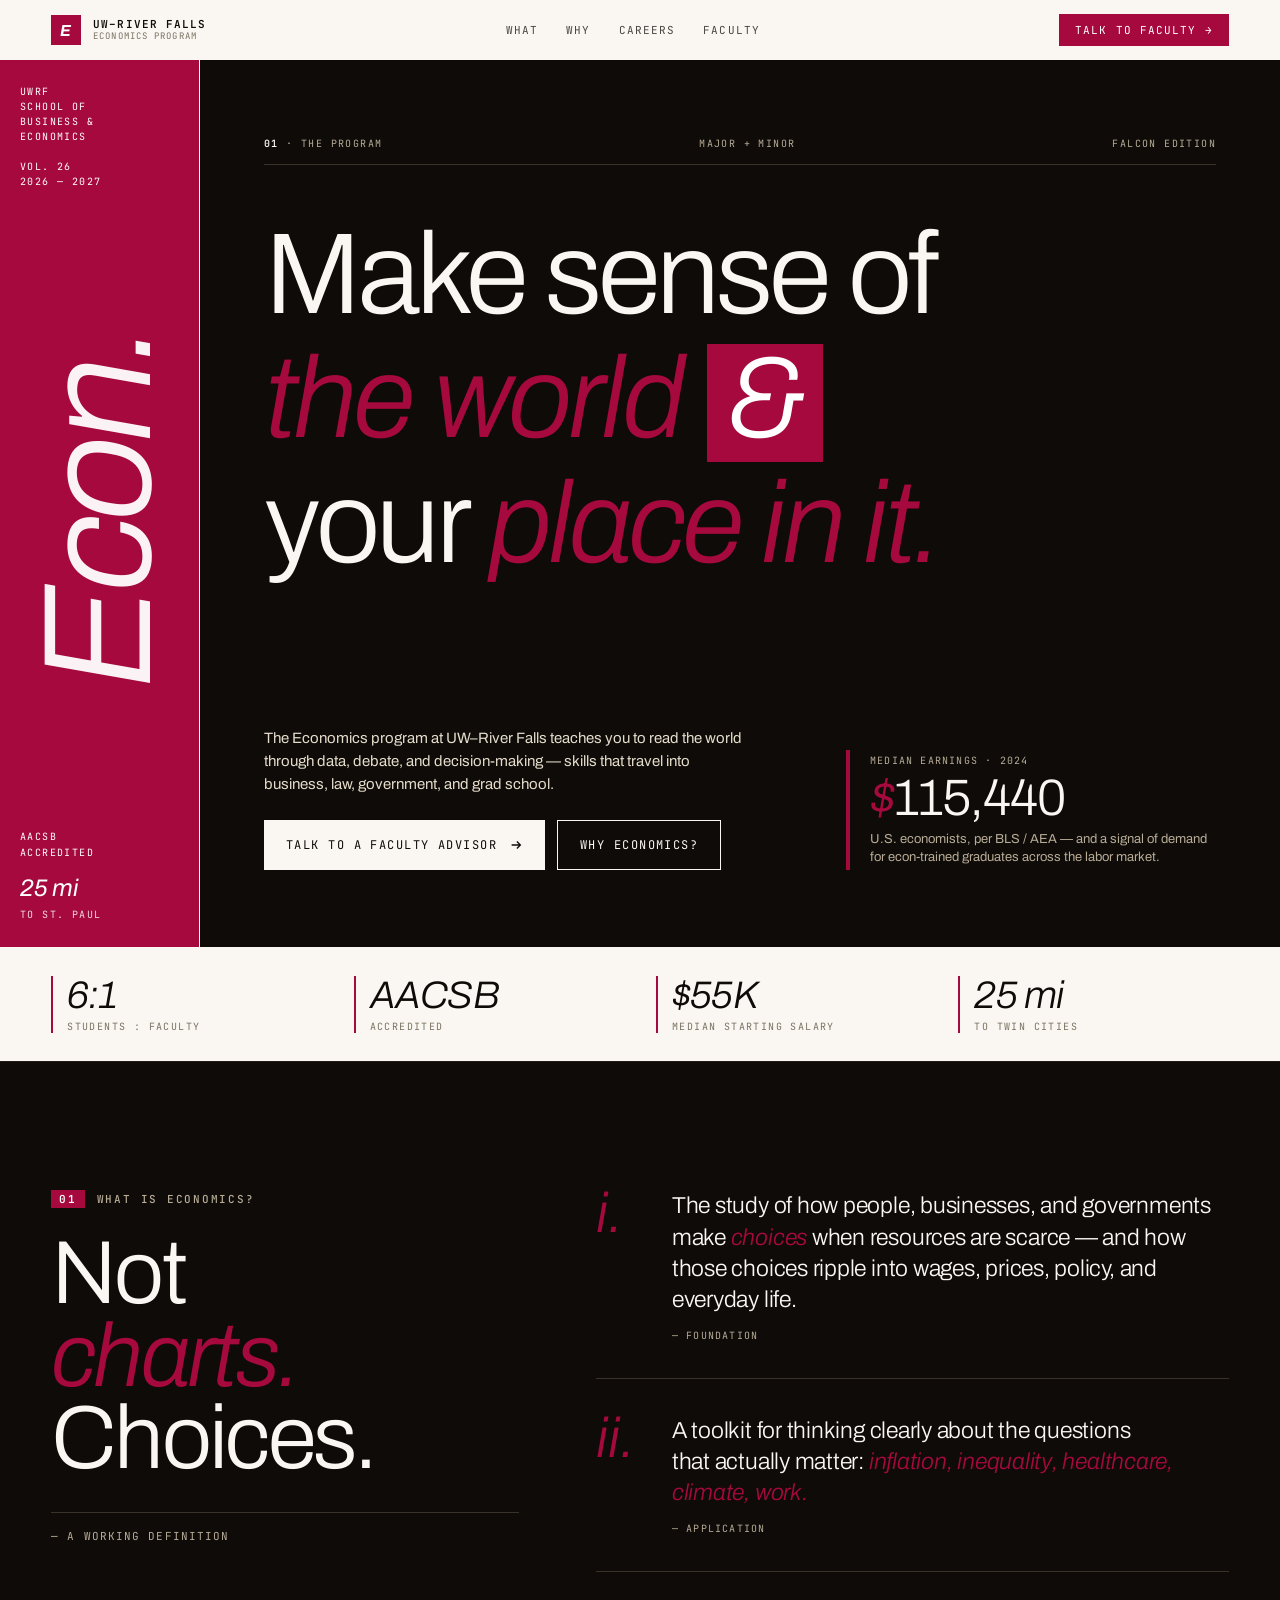
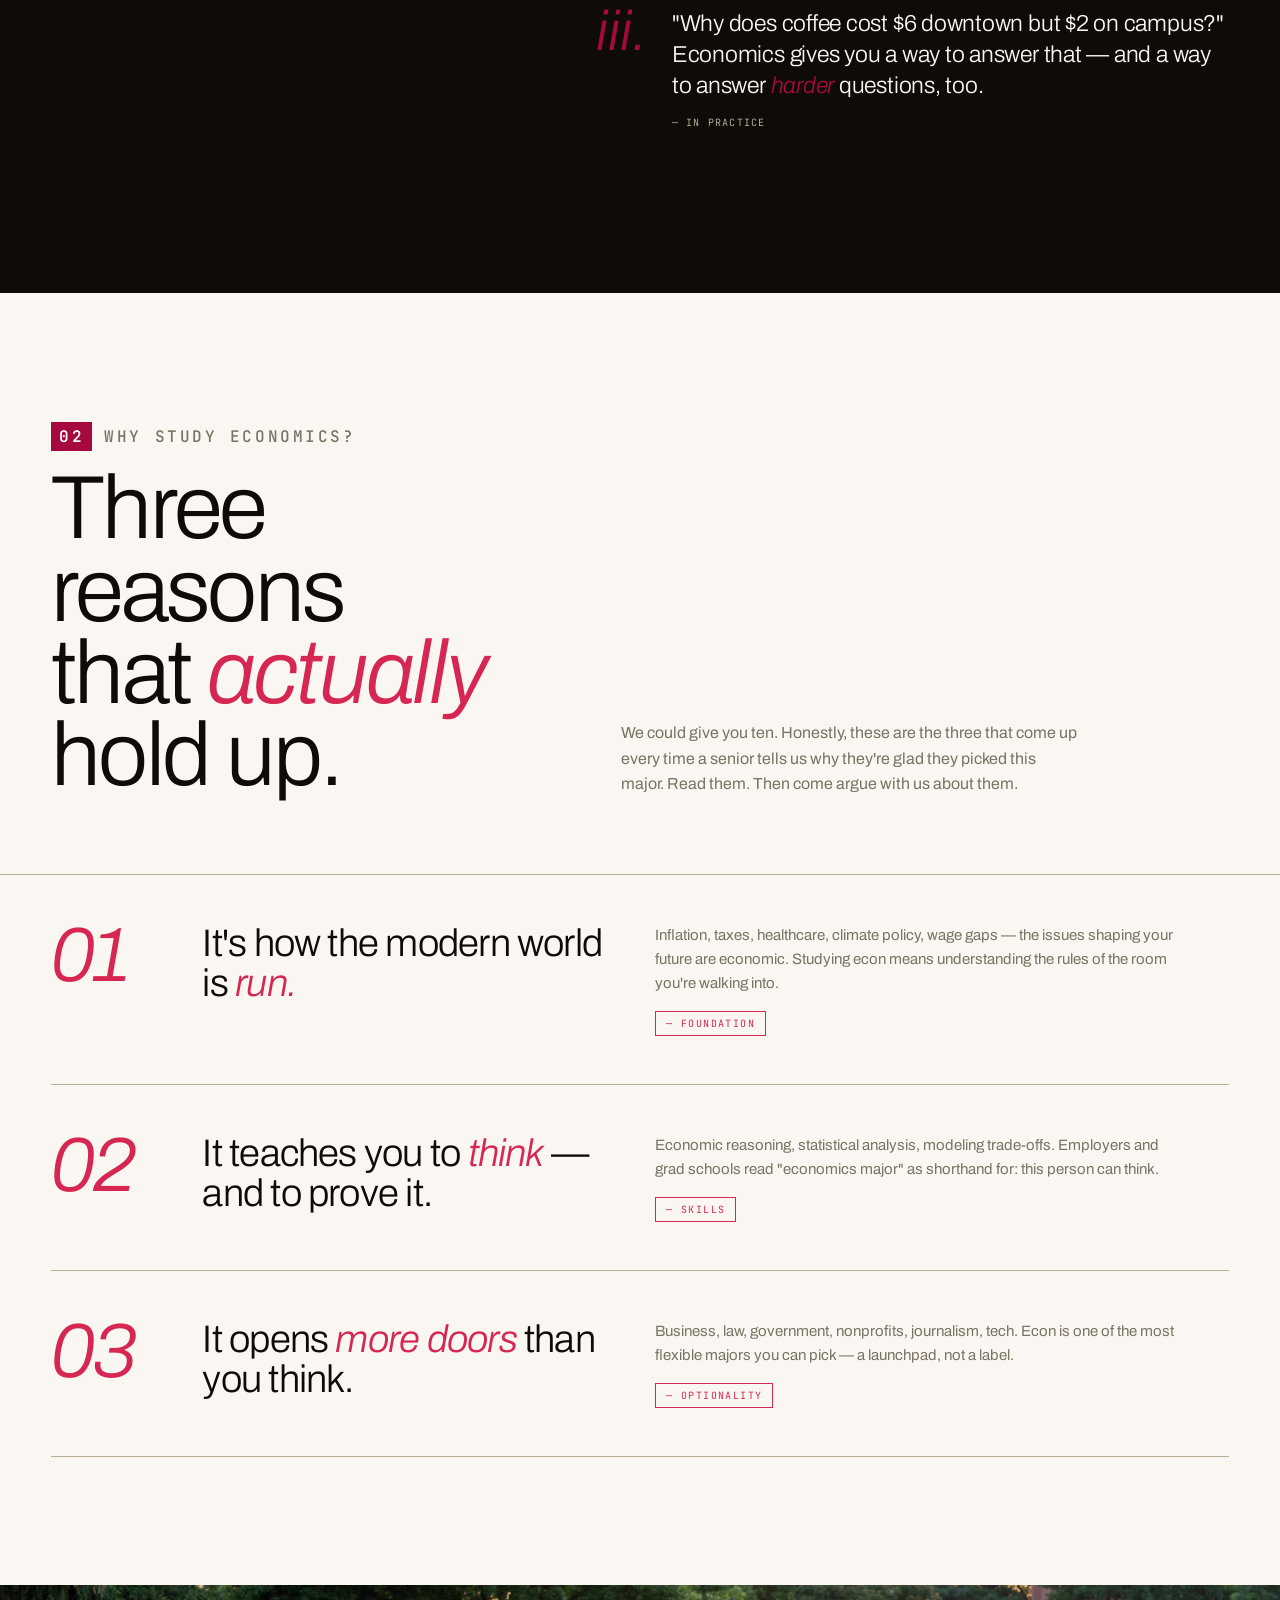
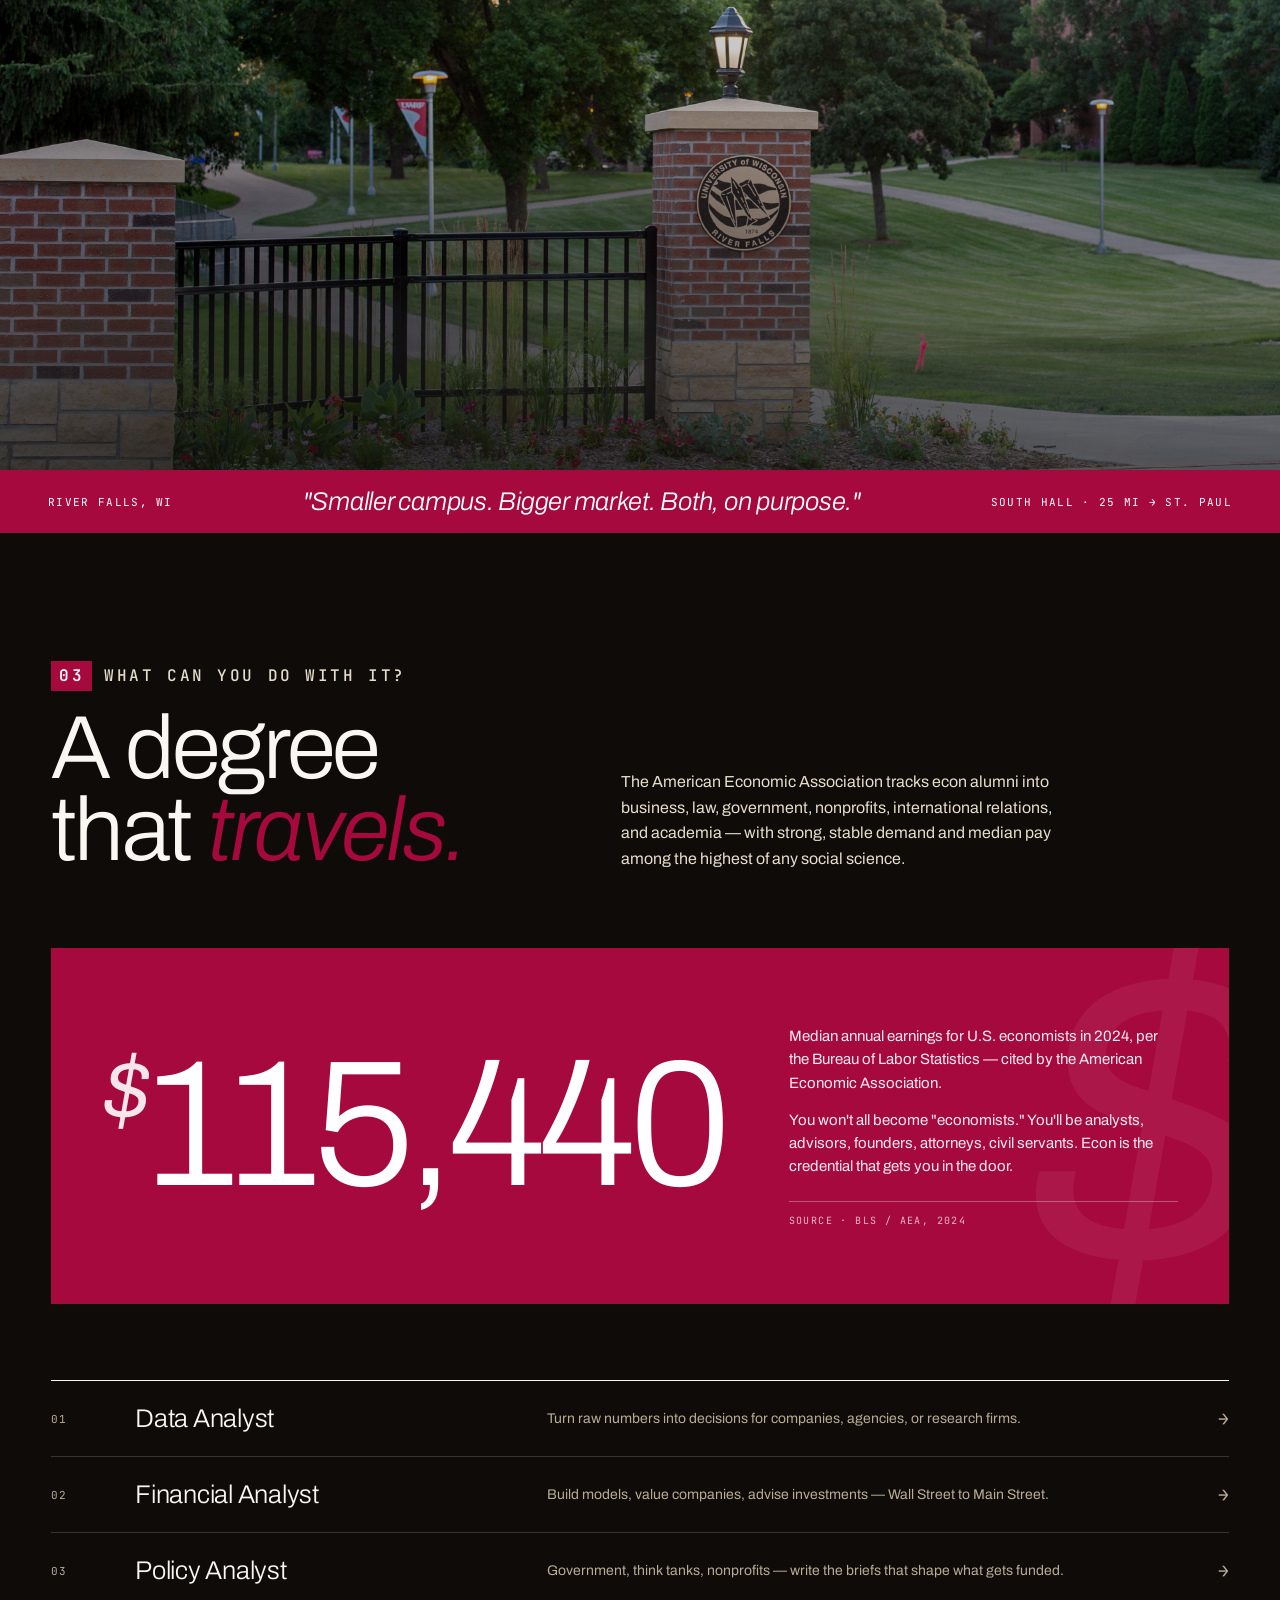
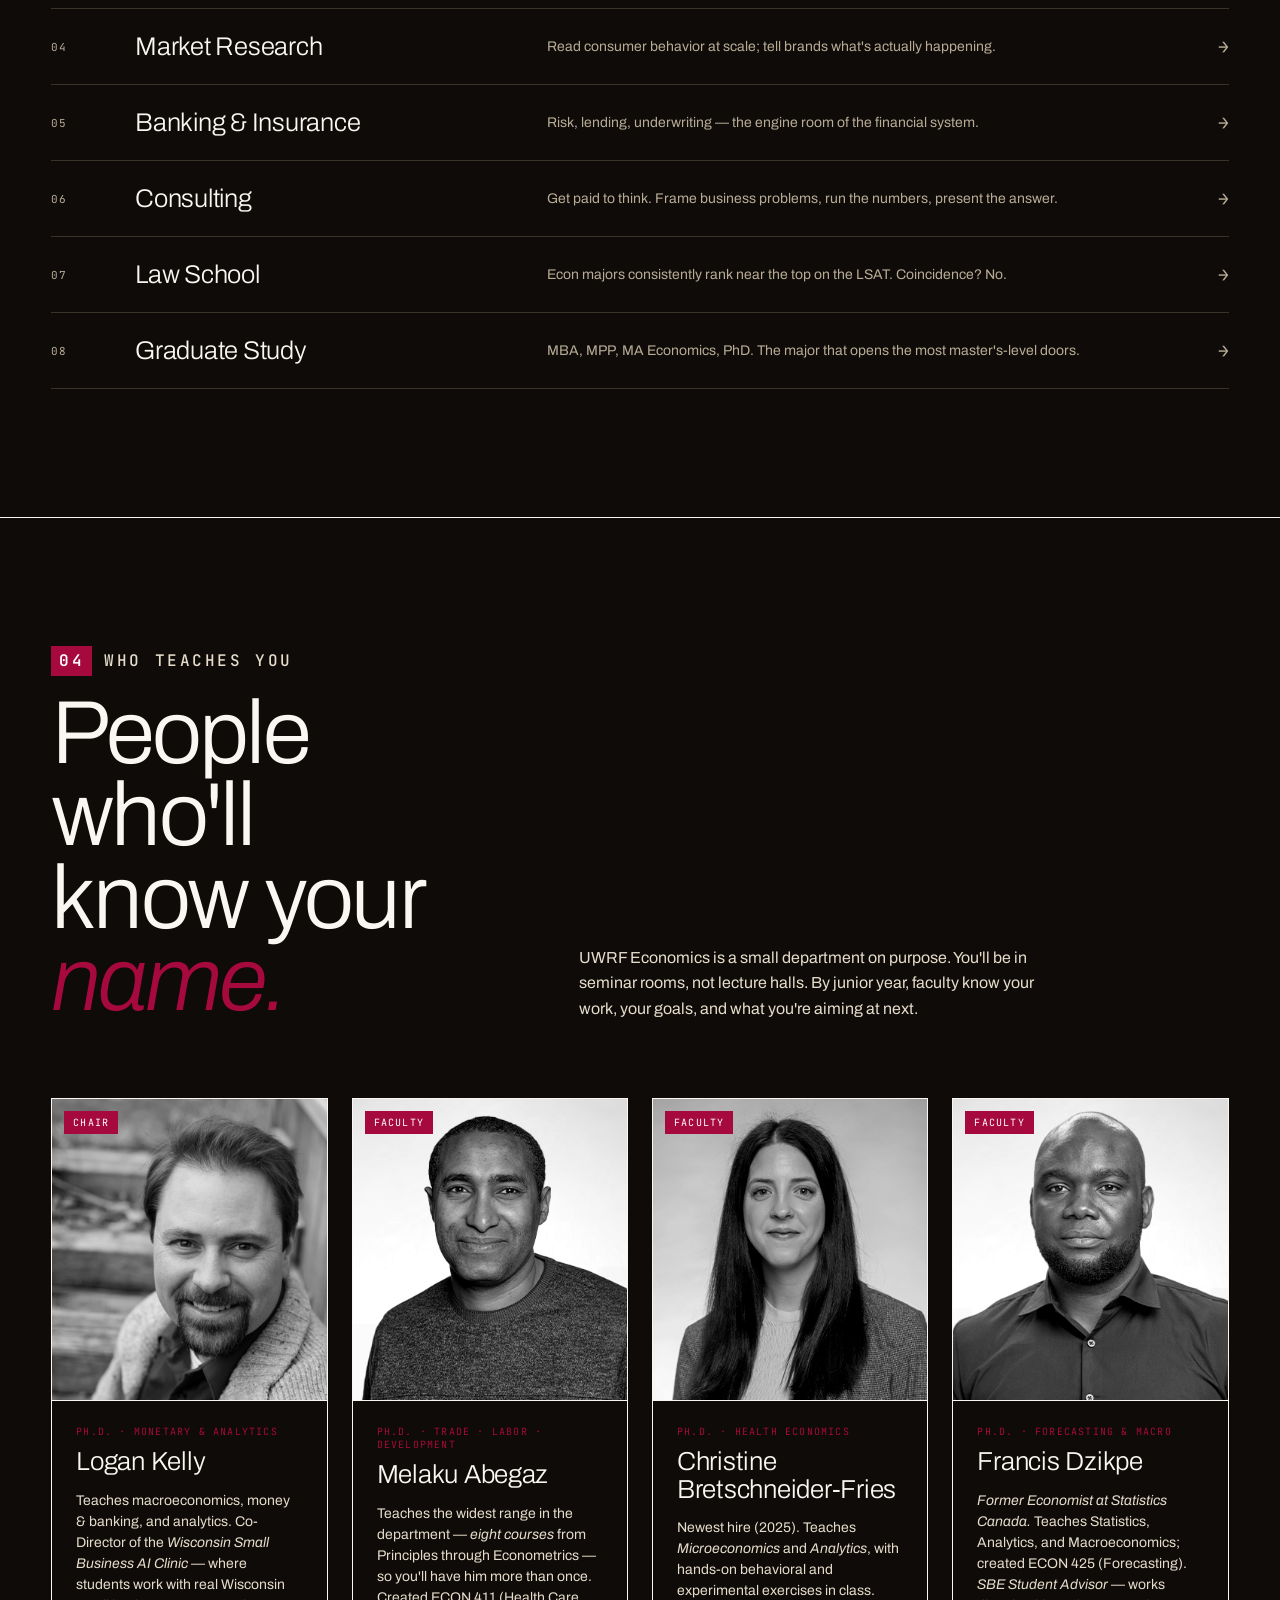
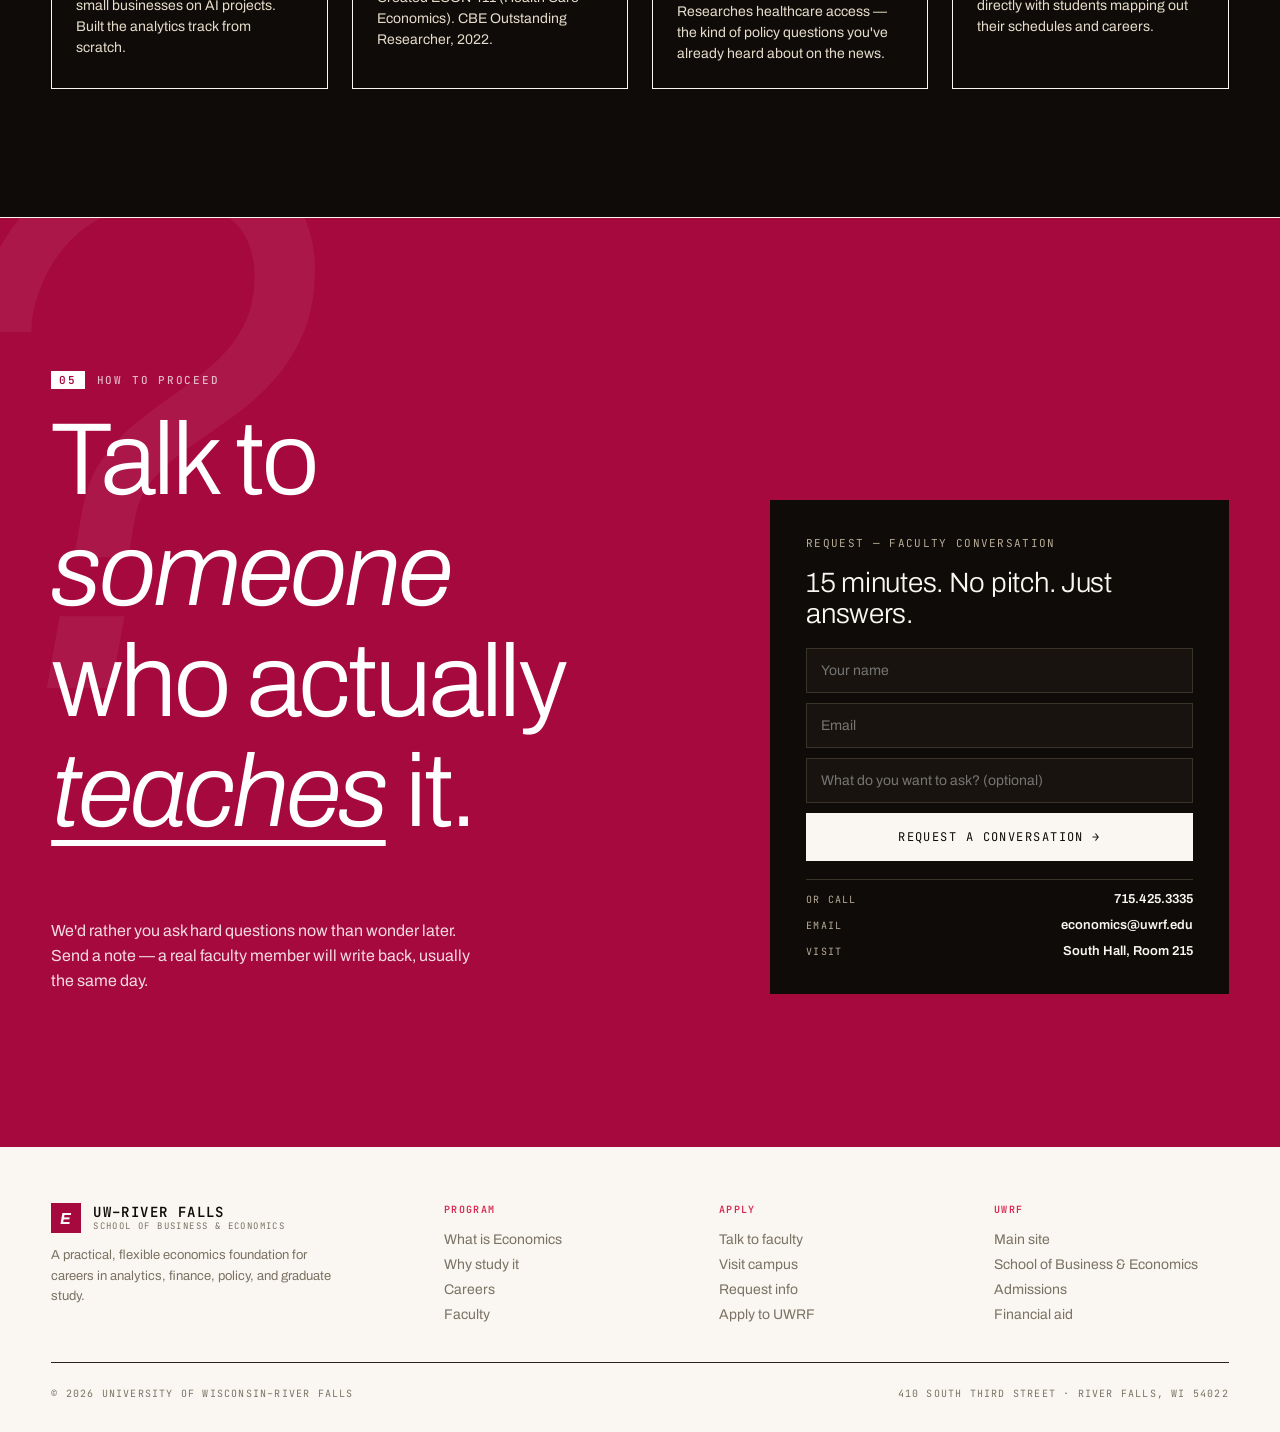
==== commit 627959a3: "Editorial pass: student-centered copy + accurate stats - Hero headline: drop duplicate "and" (the re" ====
--- a/docs/index.html
+++ b/docs/index.html
@@ -65,7 +65,7 @@
           Make sense of<br/>
           <em>the world</em>
           <span class="block">&amp;</span><br/>
-          and your <em>place in it.</em>
+          your <em>place in it.</em>
         </h1>
 
         <div class="hero-bottom">
@@ -100,9 +100,9 @@
        ========================================================= -->
   <div class="stripe">
     <div class="stripe-inner">
-      <div class="stripe-cell"><span class="n">17:1</span><span class="l">Faculty : Student</span></div>
+      <div class="stripe-cell"><span class="n">6:1</span><span class="l">Students : Faculty</span></div>
       <div class="stripe-cell"><span class="n">AACSB</span><span class="l">Accredited</span></div>
-      <div class="stripe-cell"><span class="n">100%</span><span class="l">Internship-eligible</span></div>
+      <div class="stripe-cell"><span class="n">$55K</span><span class="l">Median starting salary</span></div>
       <div class="stripe-cell"><span class="n">25 mi</span><span class="l">to Twin Cities</span></div>
     </div>
   </div>
@@ -294,7 +294,7 @@
           <div class="fac-meta">
             <span class="creds">Ph.D. · Monetary &amp; Analytics</span>
             <h3>Logan Kelly</h3>
-            <p>Architect of the analytics curriculum — created ECON 326 and the M.S. in Business Analytics. Co-Director of the WI Small Business AI Clinic; published in <em>JMCB</em>, <em>JIMF</em>, and <em>JBF</em>.</p>
+            <p>Teaches macroeconomics, money &amp; banking, and analytics. Co-Director of the <em>Wisconsin Small Business AI Clinic</em> — where students work with real Wisconsin small businesses on AI projects. Built the analytics track from scratch.</p>
           </div>
         </article>
         <article class="fac">
@@ -305,7 +305,7 @@
           <div class="fac-meta">
             <span class="creds">Ph.D. · Trade · Labor · Development</span>
             <h3>Melaku Abegaz</h3>
-            <p>Eight courses from Principles to Econometrics. CBE Outstanding Researcher (2022); President of the Southwestern Economics Association. Published in <em>Applied Economics</em>.</p>
+            <p>Teaches the widest range in the department — <em>eight courses</em> from Principles through Econometrics — so you'll have him more than once. Created ECON 411 (Health Care Economics). CBE Outstanding Researcher, 2022.</p>
           </div>
         </article>
         <article class="fac">
@@ -316,7 +316,7 @@
           <div class="fac-meta">
             <span class="creds">Ph.D. · Health Economics</span>
             <h3>Christine Bretschneider-Fries</h3>
-            <p>Health economics and substance-use research; brings behavioral and experimental methods into the classroom. Published in the <em>Southern Economic Journal</em>.</p>
+            <p>Newest hire (2025). Teaches <em>Microeconomics</em> and <em>Analytics</em>, with hands-on behavioral and experimental exercises in class. Researches healthcare access — the kind of policy questions you've already heard about on the news.</p>
           </div>
         </article>
         <article class="fac">
@@ -327,7 +327,7 @@
           <div class="fac-meta">
             <span class="creds">Ph.D. · Forecasting &amp; Macro</span>
             <h3>Francis Dzikpe</h3>
-            <p>Forecasting, exchange rates, and applied macro. Former Economist at Statistics Canada; published in <em>International Review of Economics &amp; Finance</em> and <em>GeoJournal</em>.</p>
+            <p><em>Former Economist at Statistics Canada.</em> Teaches Statistics, Analytics, and Macroeconomics; created ECON 425 (Forecasting). <em>SBE Student Advisor</em> — works directly with students mapping out their schedules and careers.</p>
           </div>
         </article>
       </div>
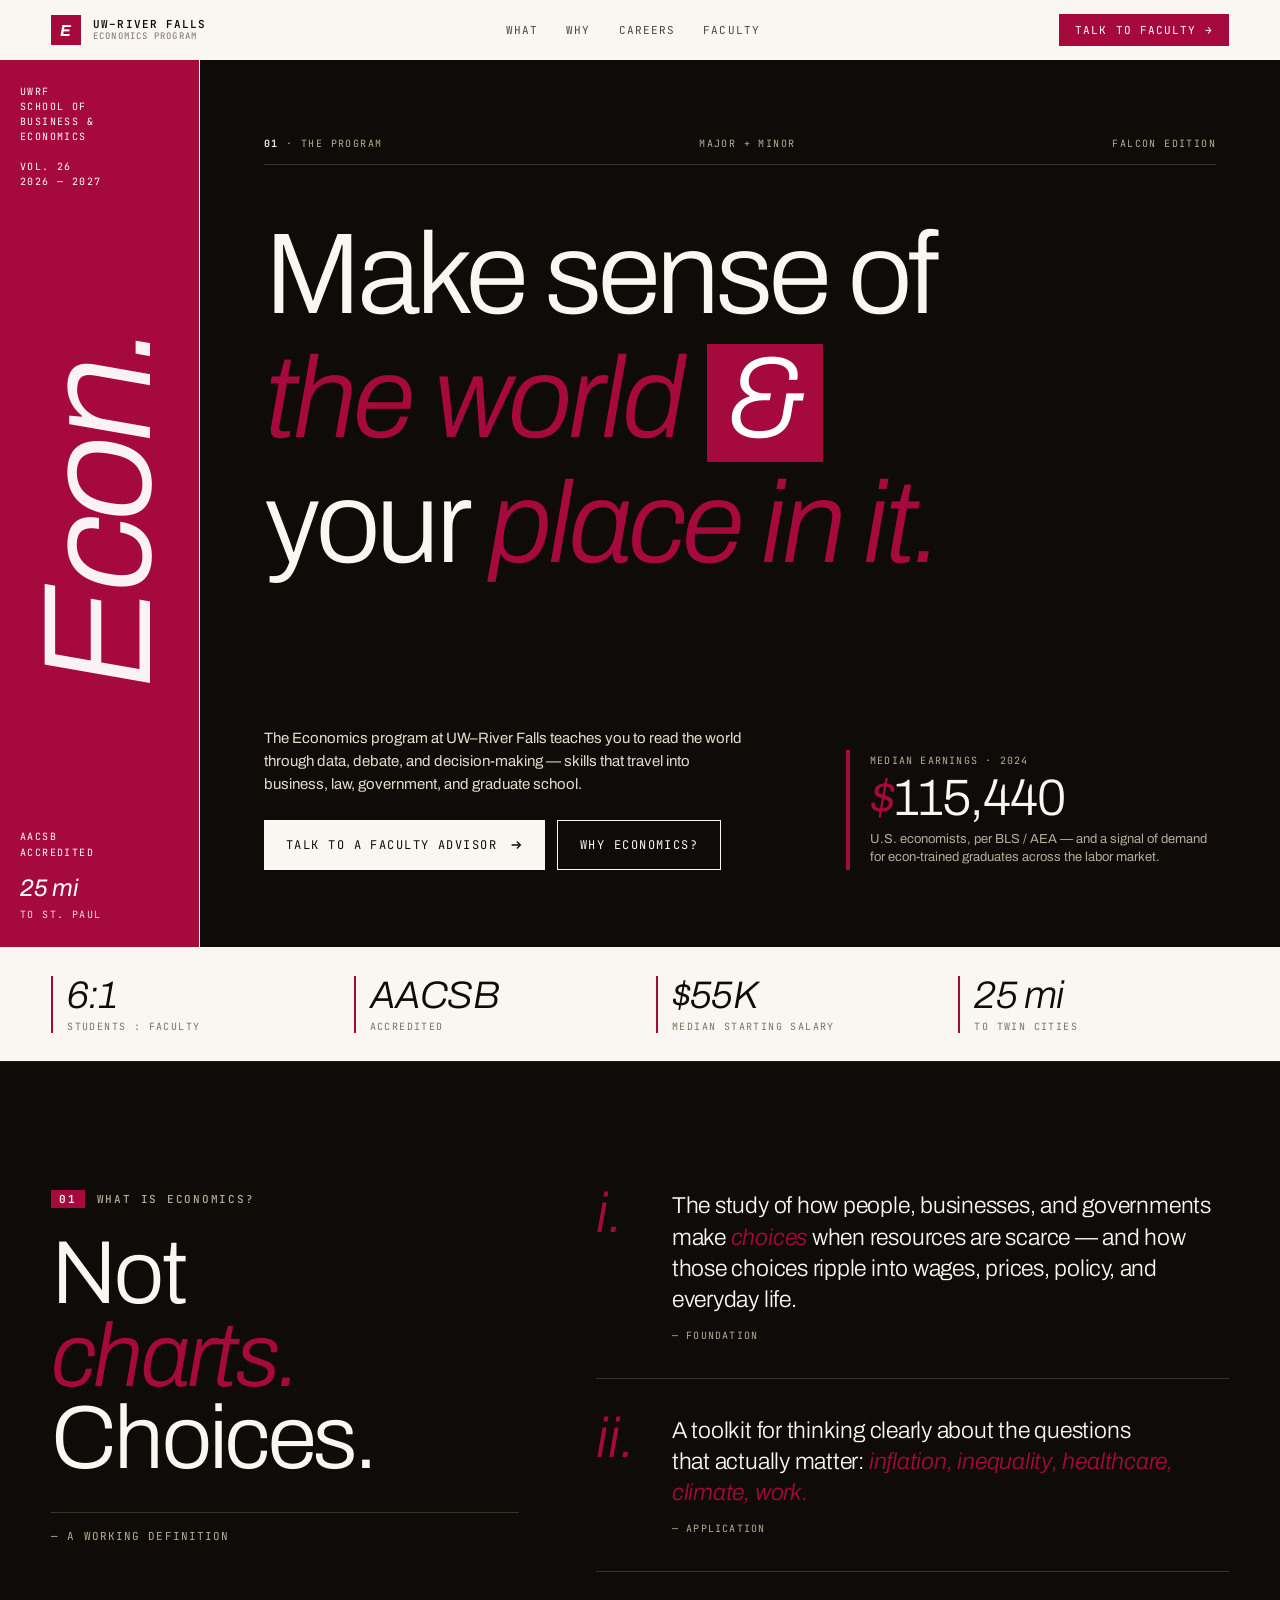
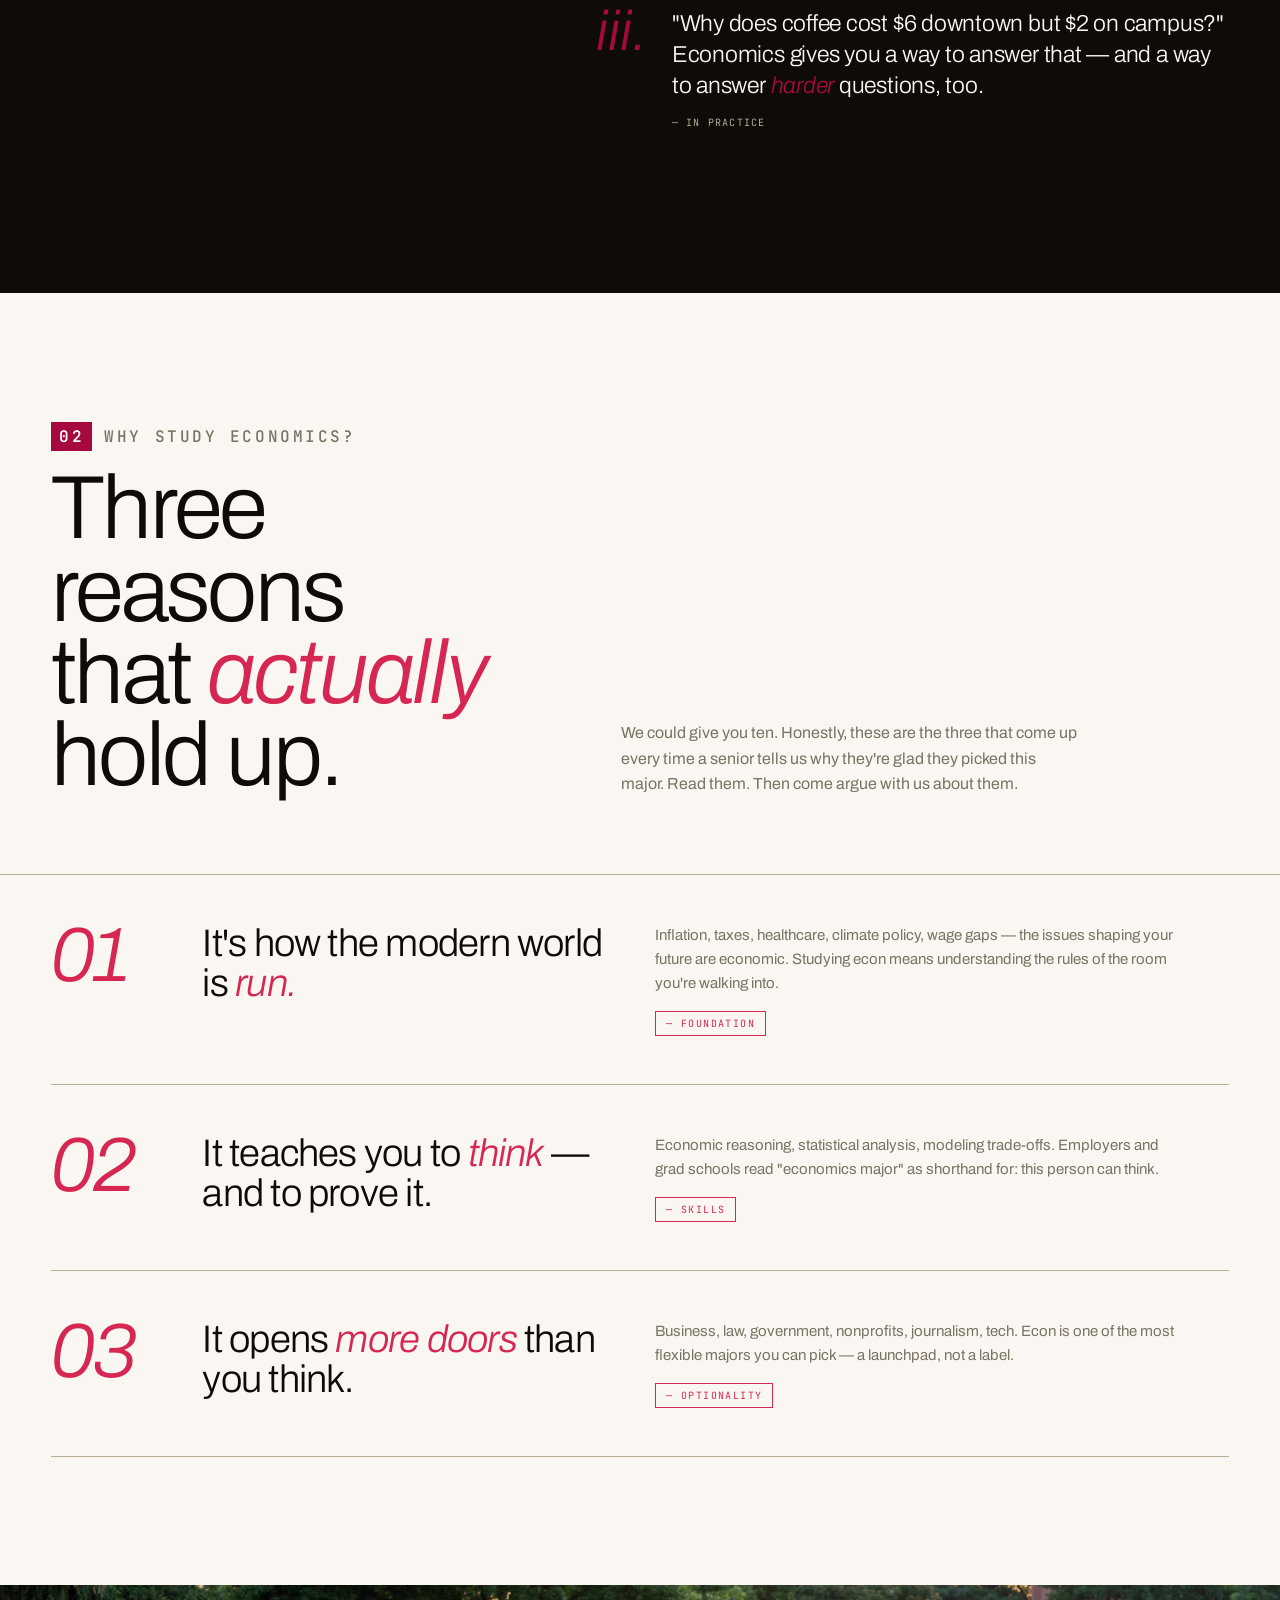
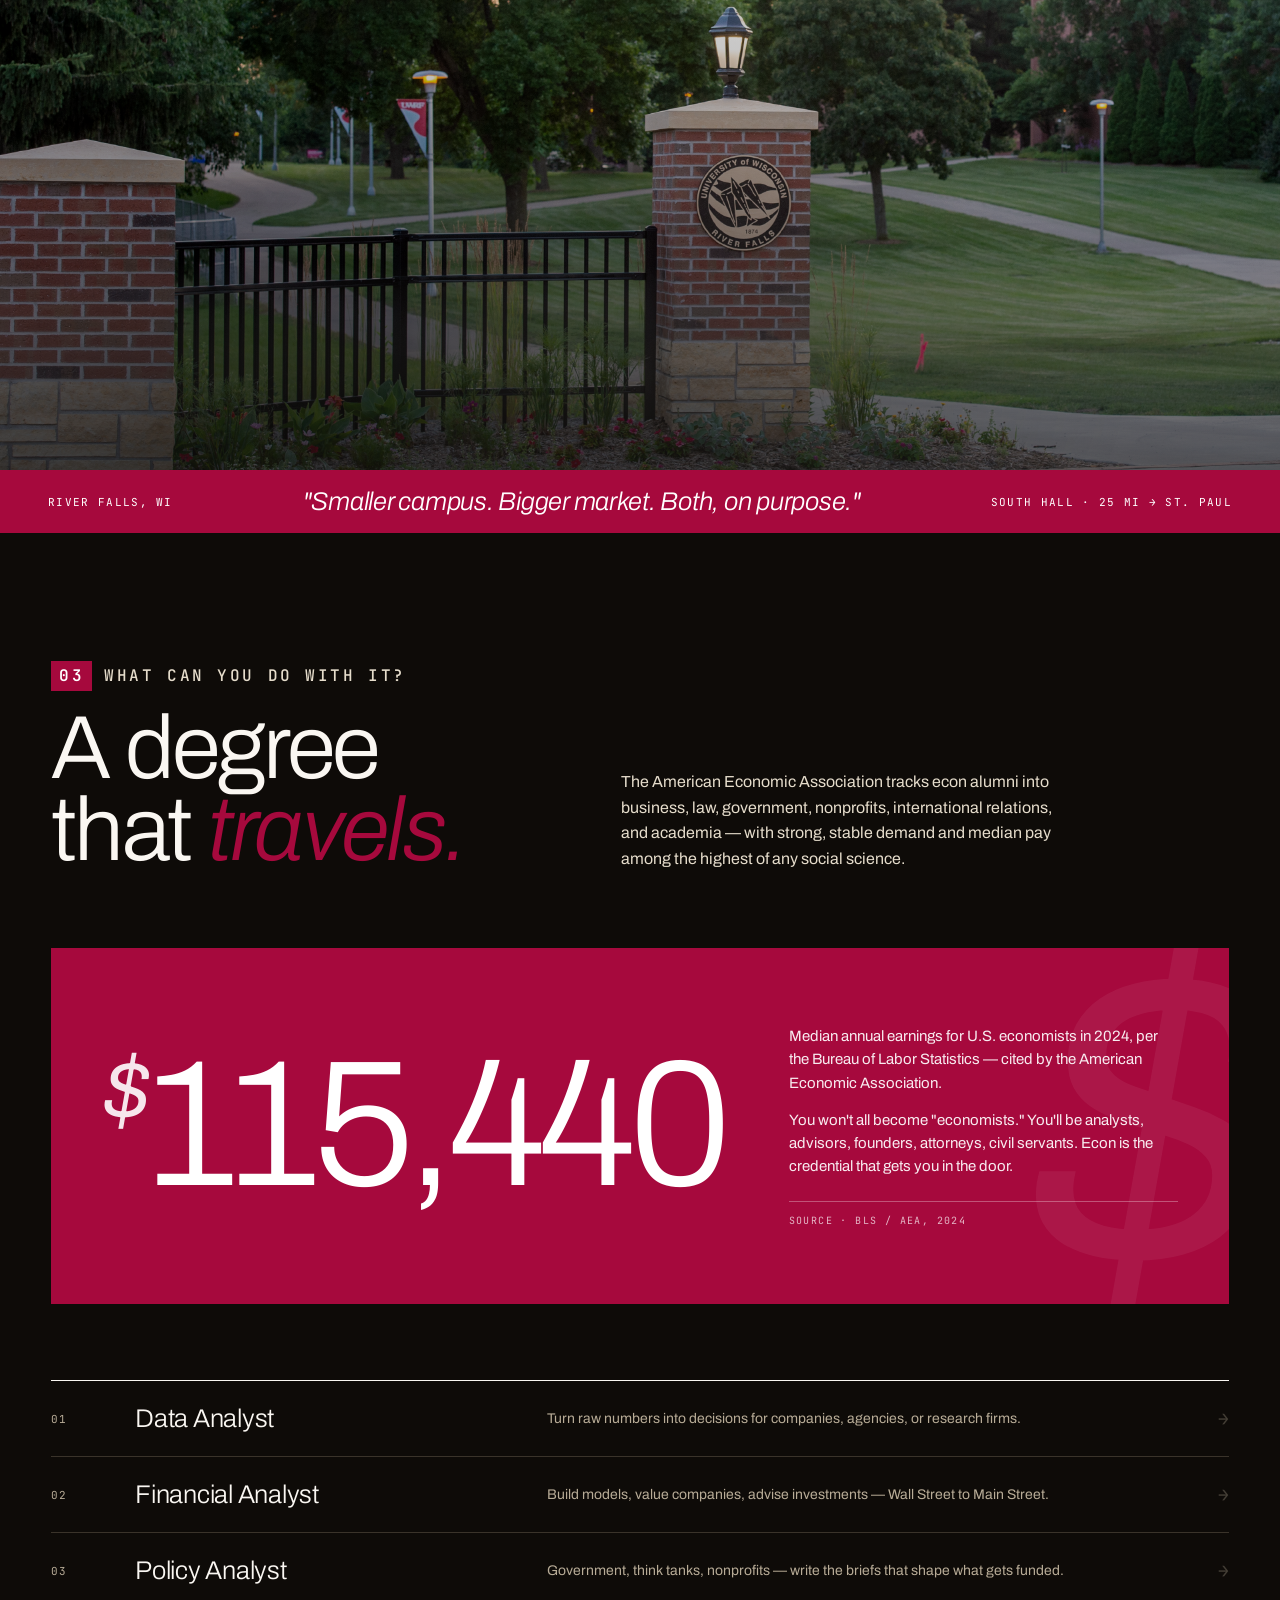
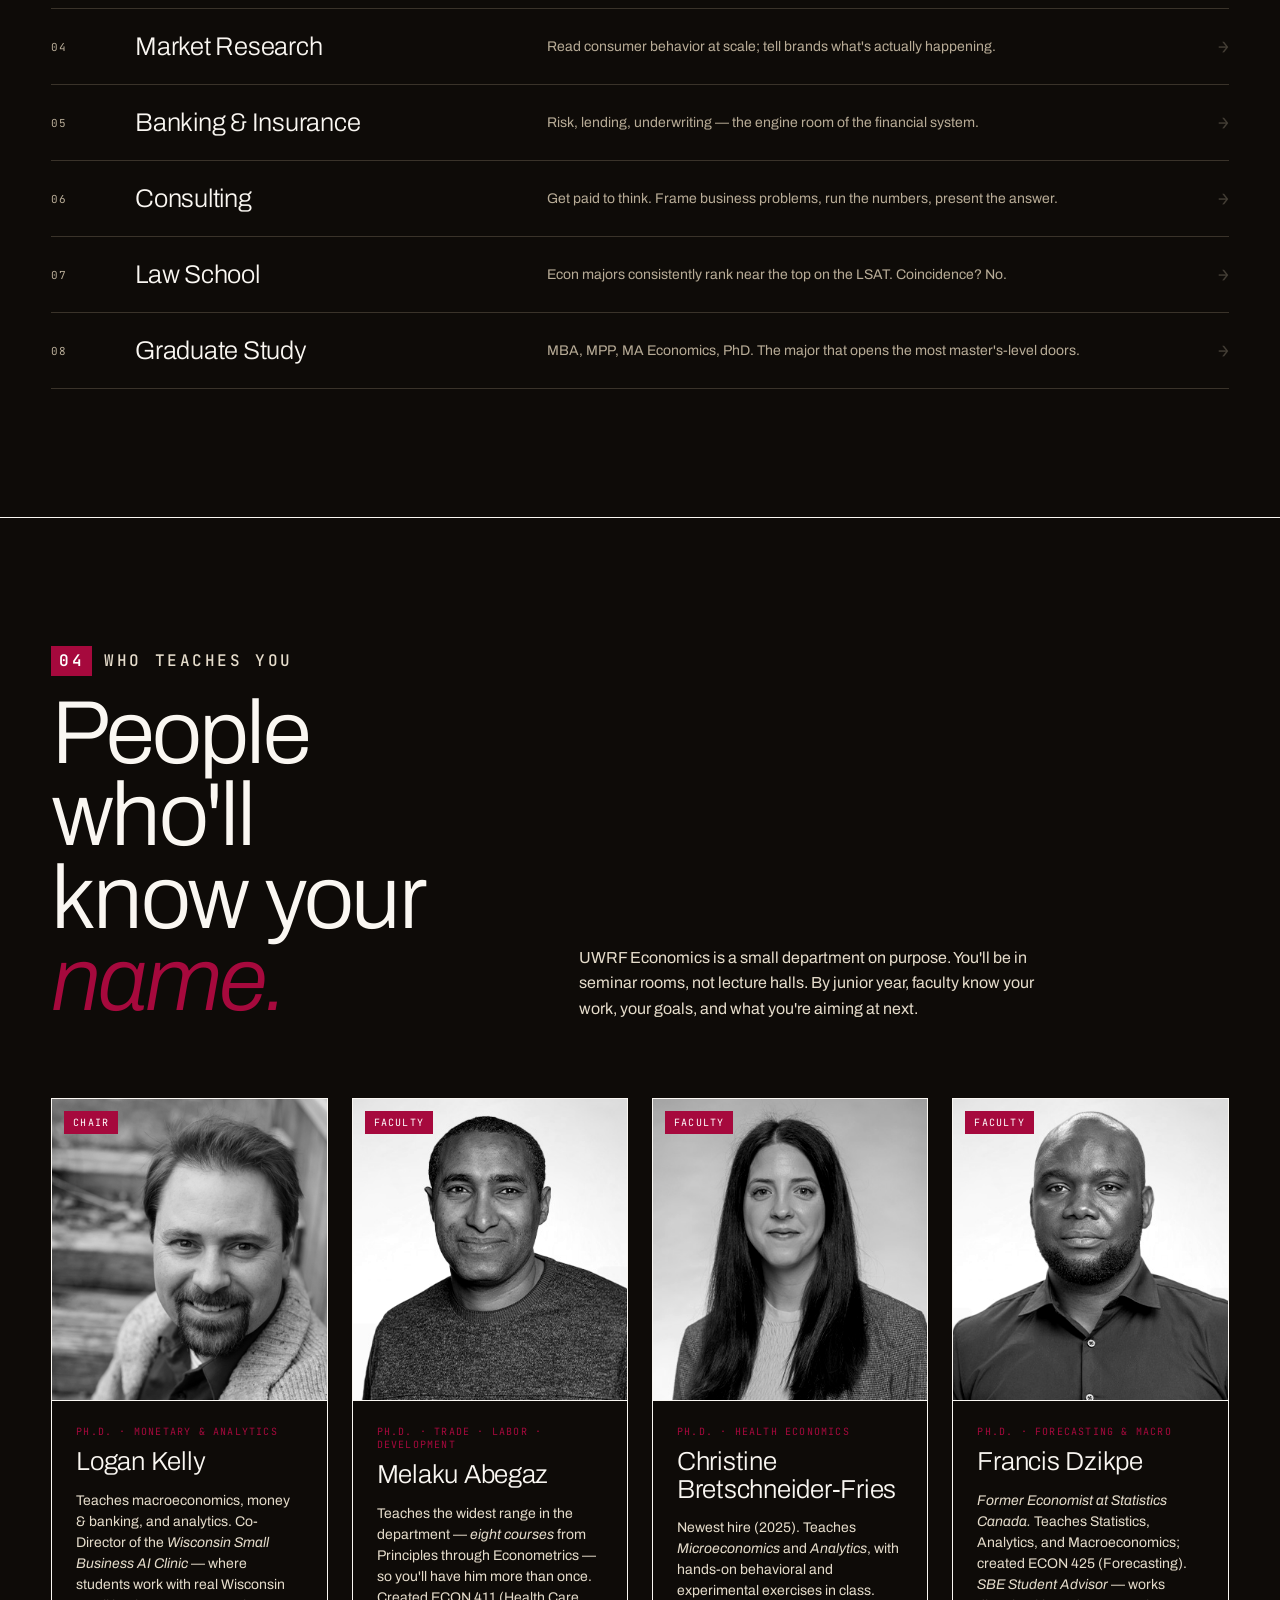
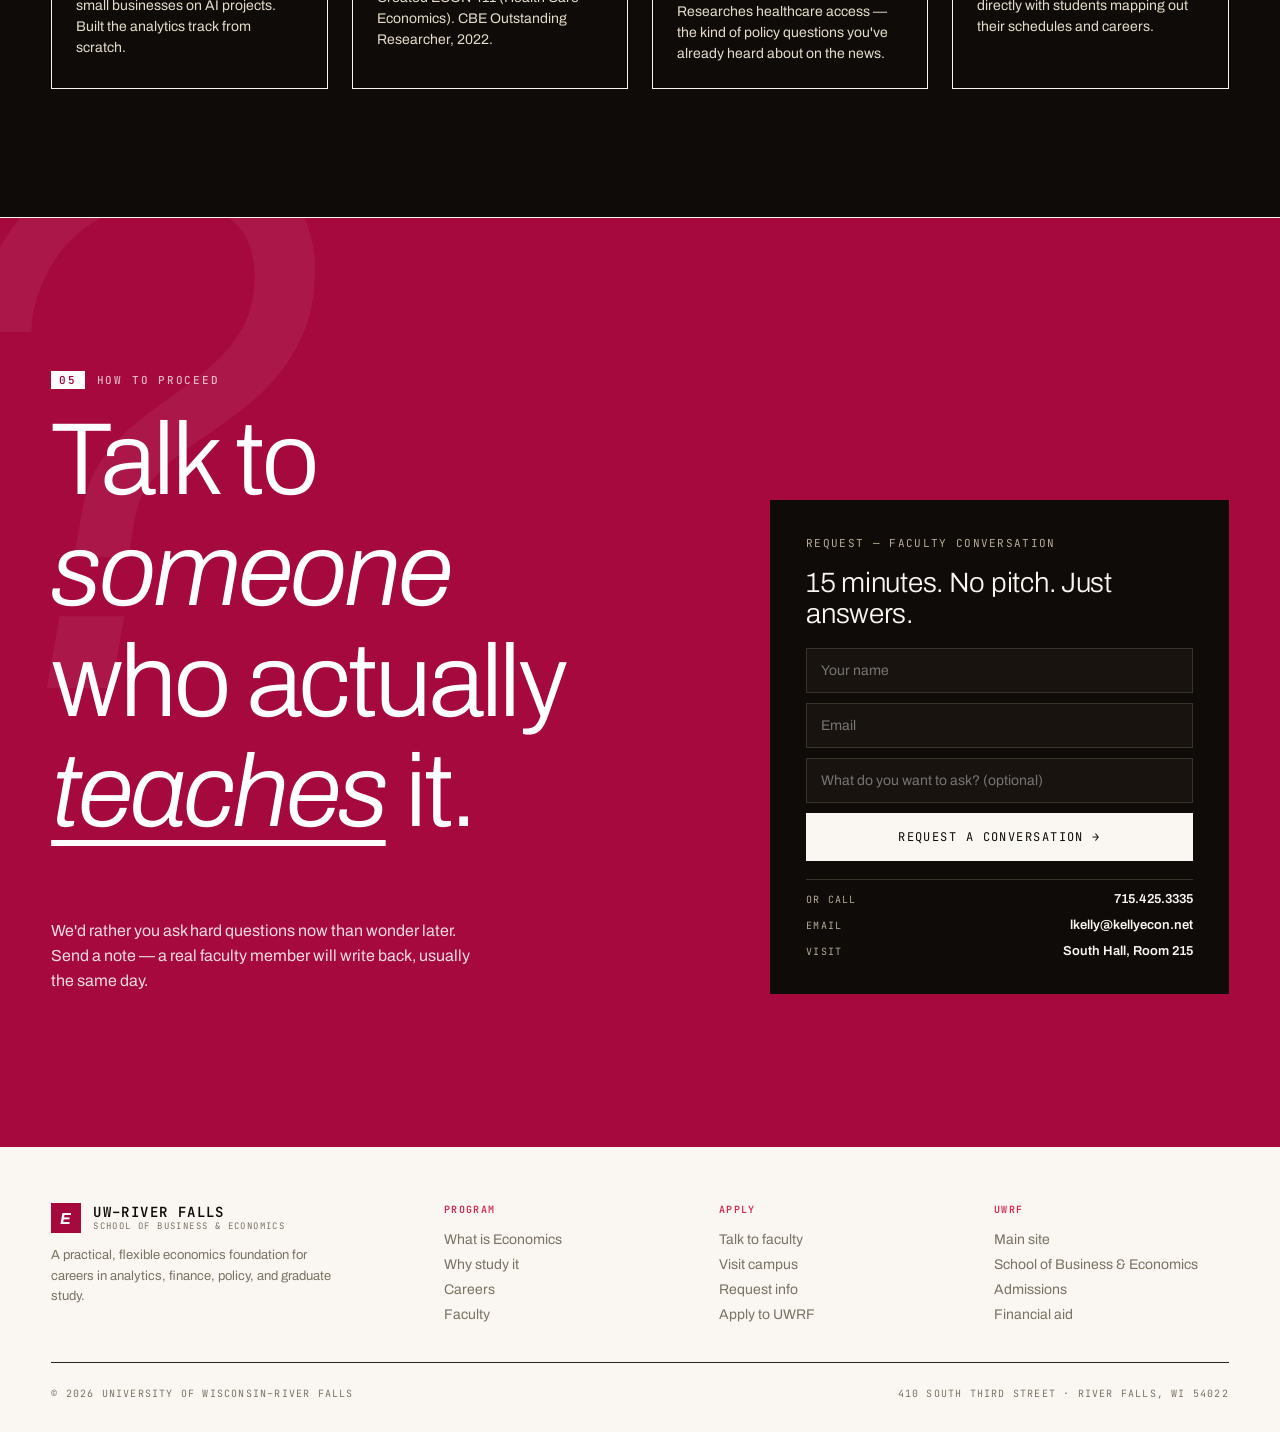
==== commit c8b8bc56: "Polish: chair email, "graduate school", static path rows - Contact email -> lkelly@kellyecon.net (ch" ====
--- a/docs/index.html
+++ b/docs/index.html
@@ -73,7 +73,7 @@
             <p class="hero-sub">
               The Economics program at UW–River Falls teaches you to read
               the world through data, debate, and decision-making — skills
-              that travel into business, law, government, and grad school.
+              that travel into business, law, government, and graduate school.
             </p>
             <div class="hero-actions">
               <a href="#cta" class="btn-primary">
@@ -355,7 +355,7 @@
         </form>
         <div class="contact-card">
           <div class="row"><span class="k">Or call</span><span class="v"><a href="tel:+17154253335">715.425.3335</a></span></div>
-          <div class="row"><span class="k">Email</span><span class="v"><a href="mailto:economics@uwrf.edu">economics@uwrf.edu</a></span></div>
+          <div class="row"><span class="k">Email</span><span class="v"><a href="mailto:lkelly@kellyecon.net">lkelly@kellyecon.net</a></span></div>
           <div class="row"><span class="k">Visit</span><span class="v">South Hall, Room 215</span></div>
         </div>
       </div>
@@ -429,7 +429,7 @@
           'Name: ' + name + '\n' +
           'Email: ' + email + '\n\n' +
           (question ? 'Question:\n' + question + '\n' : '');
-        var href = 'mailto:economics@uwrf.edu' +
+        var href = 'mailto:lkelly@kellyecon.net' +
           '?subject=' + encodeURIComponent(subject) +
           '&body=' + encodeURIComponent(body);
         window.location.href = href;
--- a/docs/styles.css
+++ b/docs/styles.css
@@ -728,17 +728,7 @@
   padding: 24px 0;
   border-bottom: 1px solid var(--rule);
   align-items: center;
-  transition: padding 0.25s, background 0.2s;
-}
-.path-row:hover {
-  background: var(--accent);
-  color: #fff;
-  padding-left: 20px;
-  padding-right: 20px;
-}
-.path-row:hover .idx,
-.path-row:hover .desc,
-.path-row:hover .arrow { color: rgba(255,255,255,0.85); }
+}
 .path-row .idx {
   font-family: var(--font-mono);
   font-size: 11px;
@@ -759,10 +749,9 @@
 .path-row .arrow {
   font-family: var(--font-mono);
   font-size: 18px;
-  color: var(--ink-3);
-  transition: transform 0.2s;
-}
-.path-row:hover .arrow { transform: translateX(8px); }
+  color: var(--ink-mute);
+  opacity: 0.5;
+}
 @media (max-width: 720px) {
   .path-row { grid-template-columns: 40px 1fr auto; }
   .path-row .desc { display: none; }
